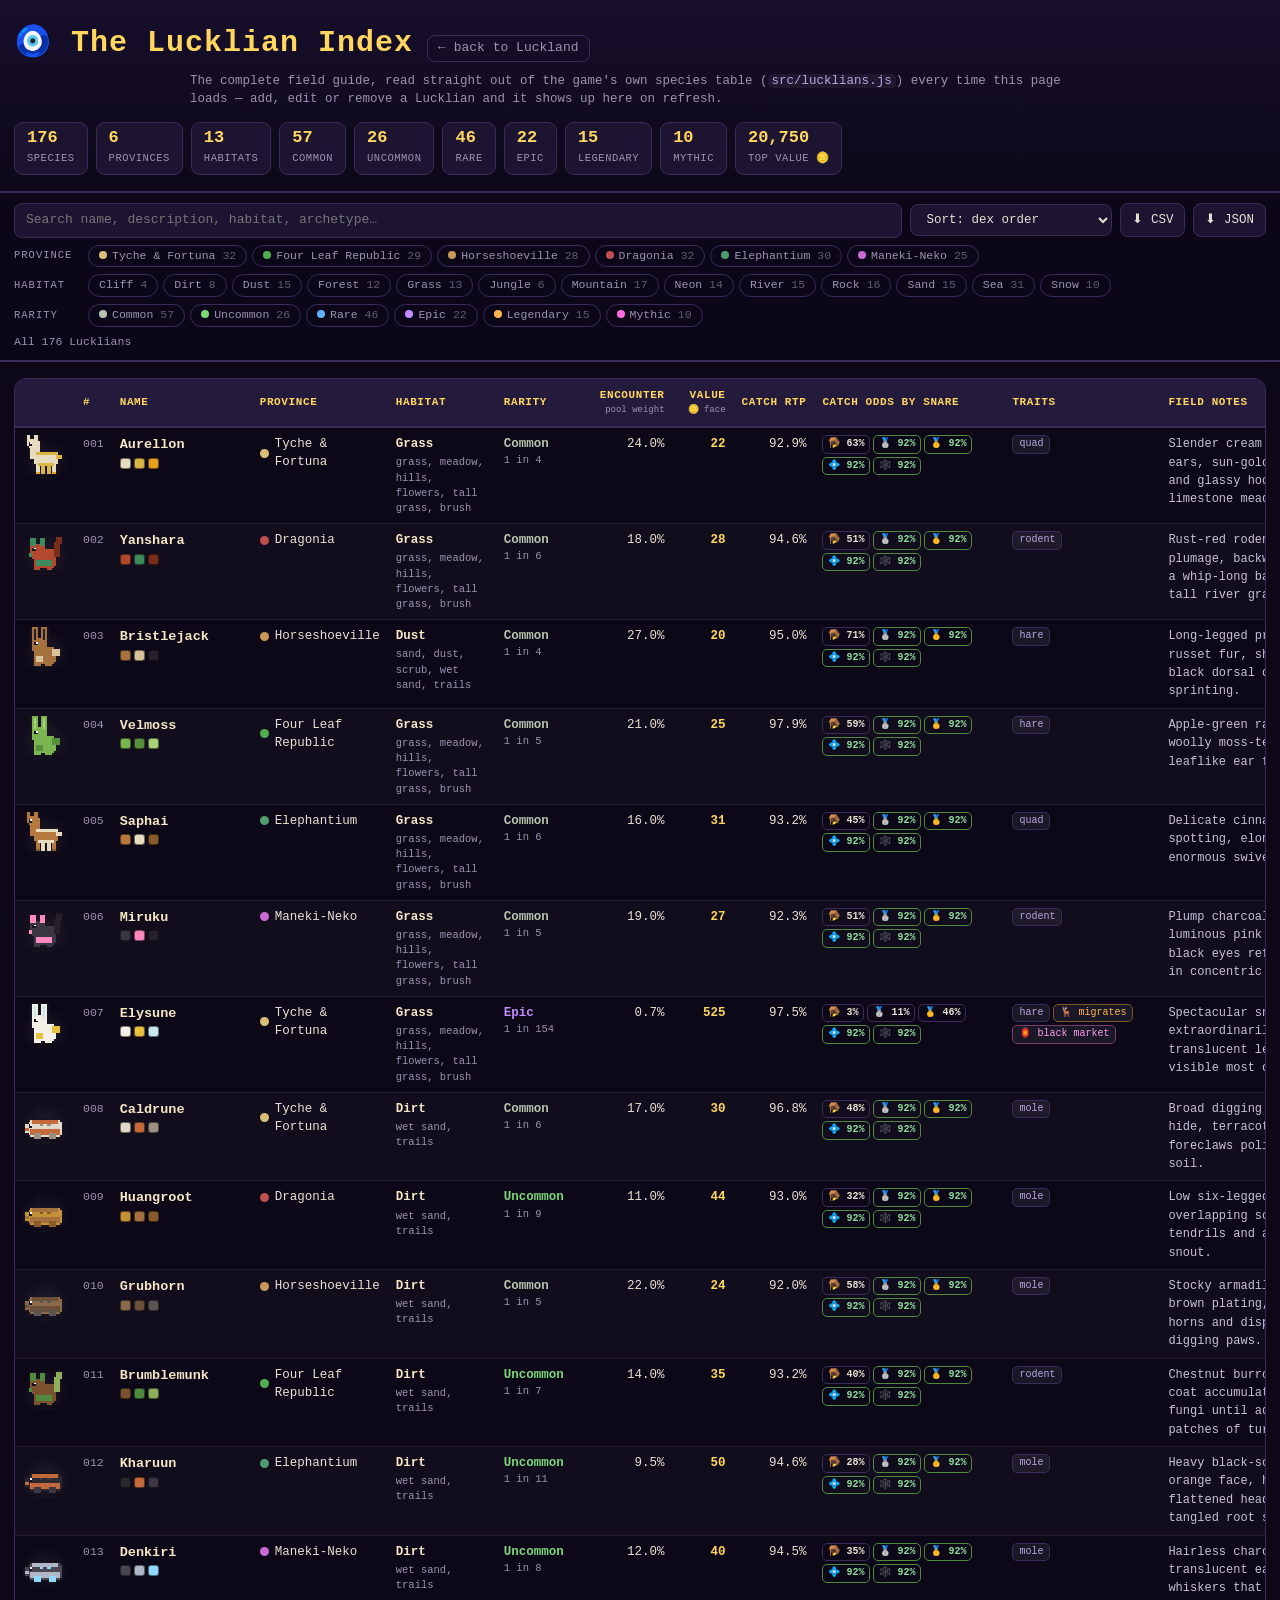
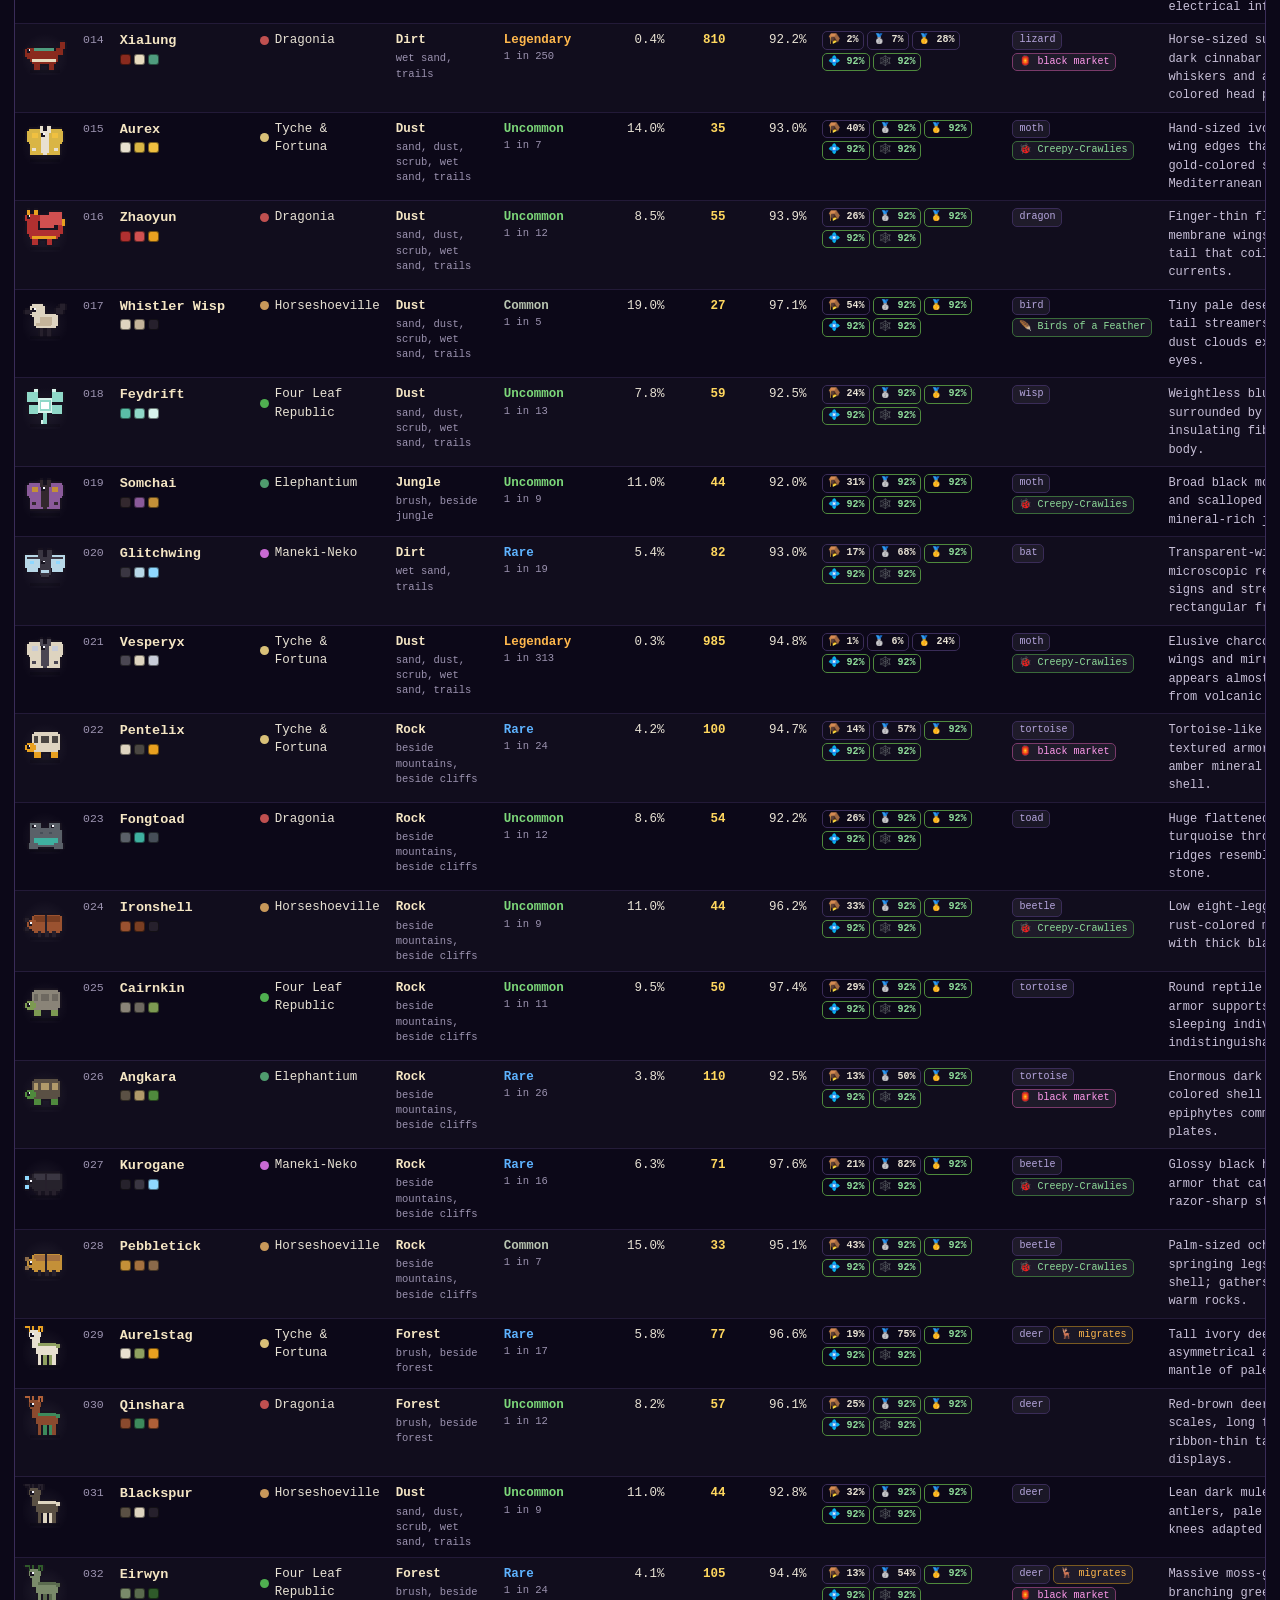
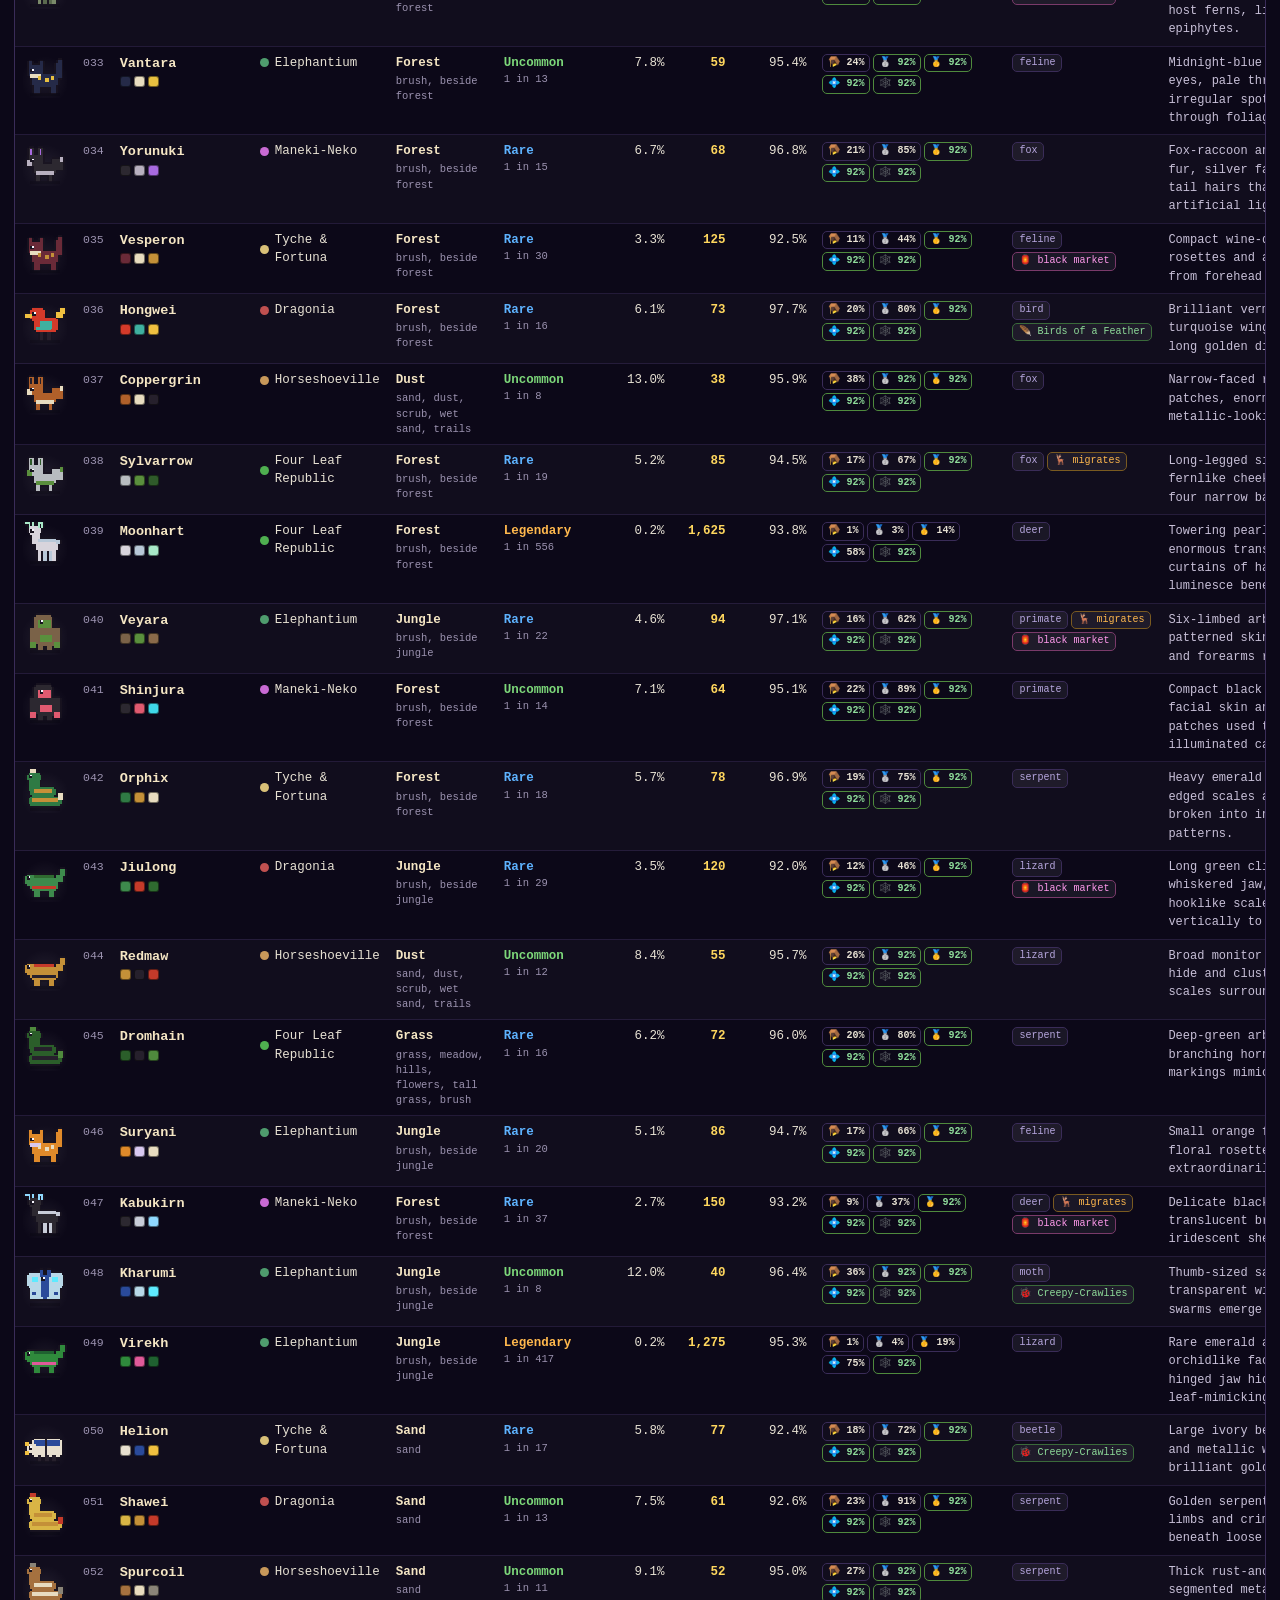
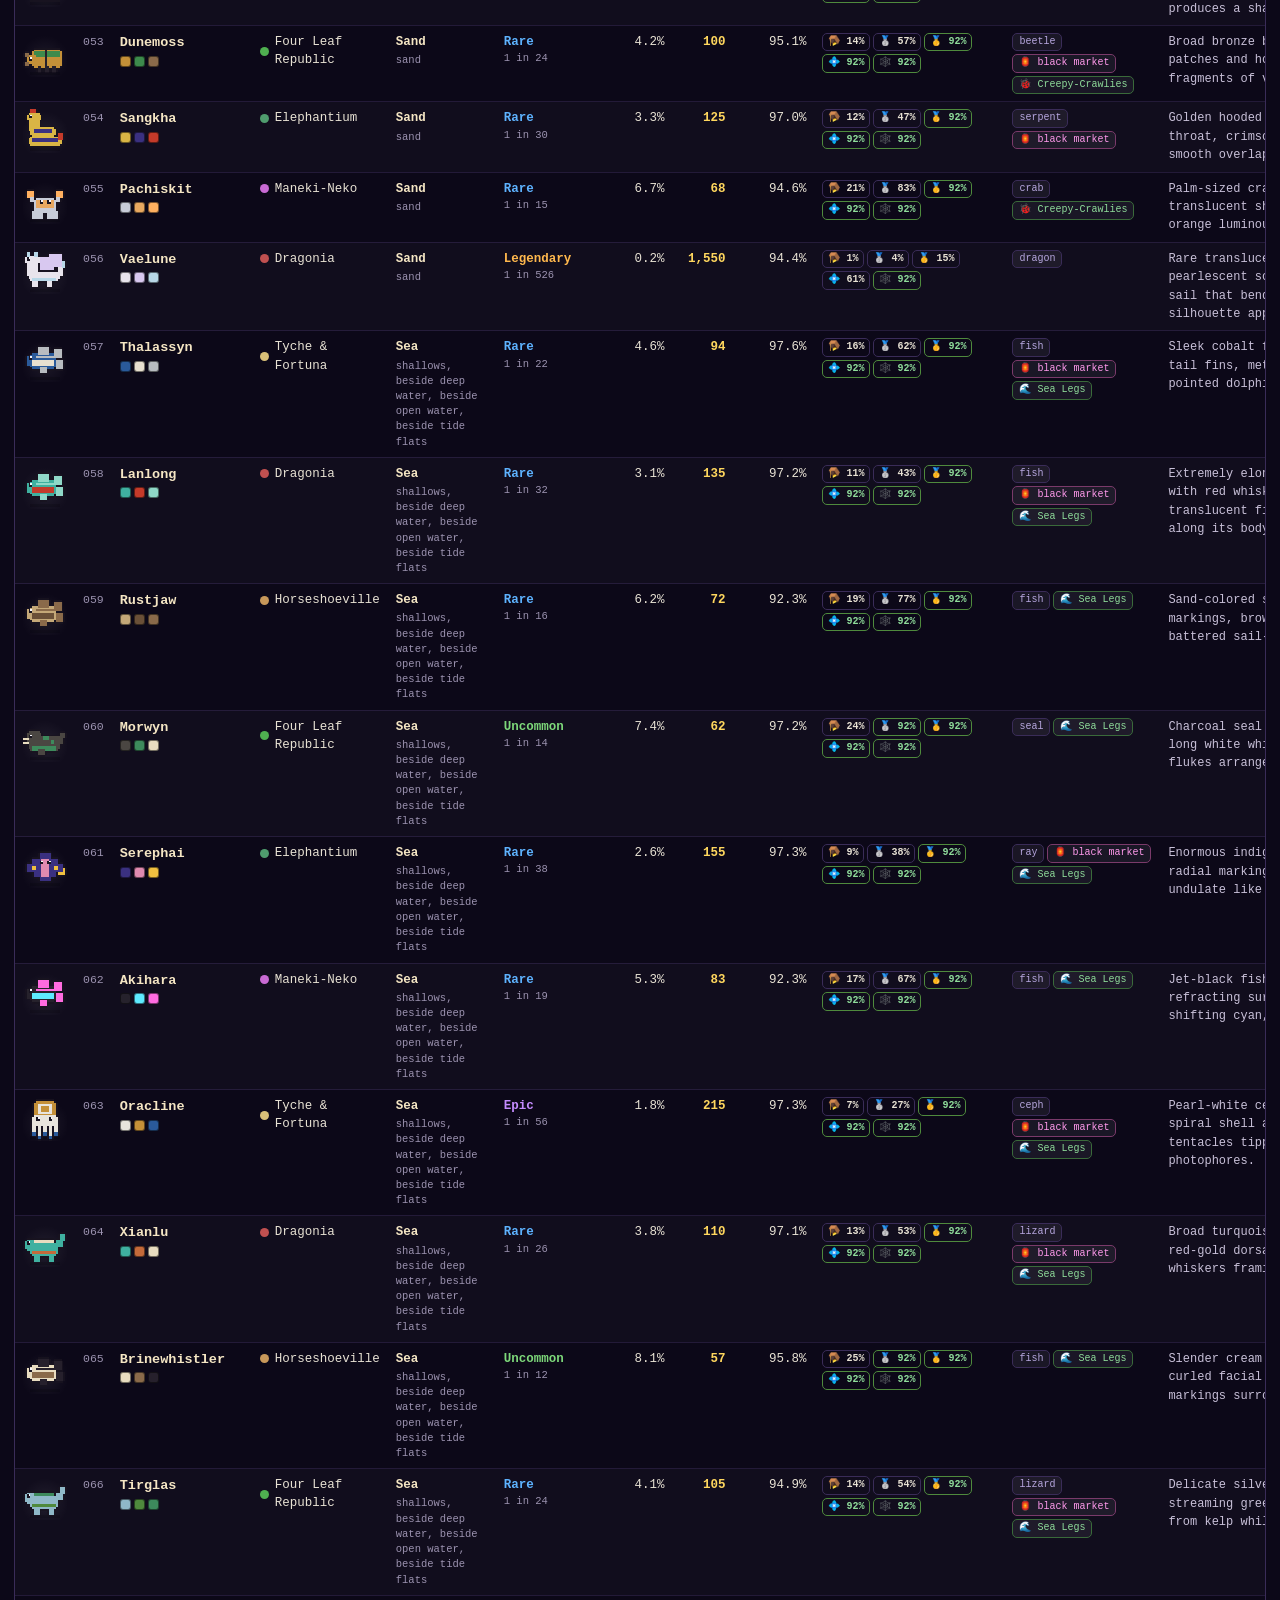
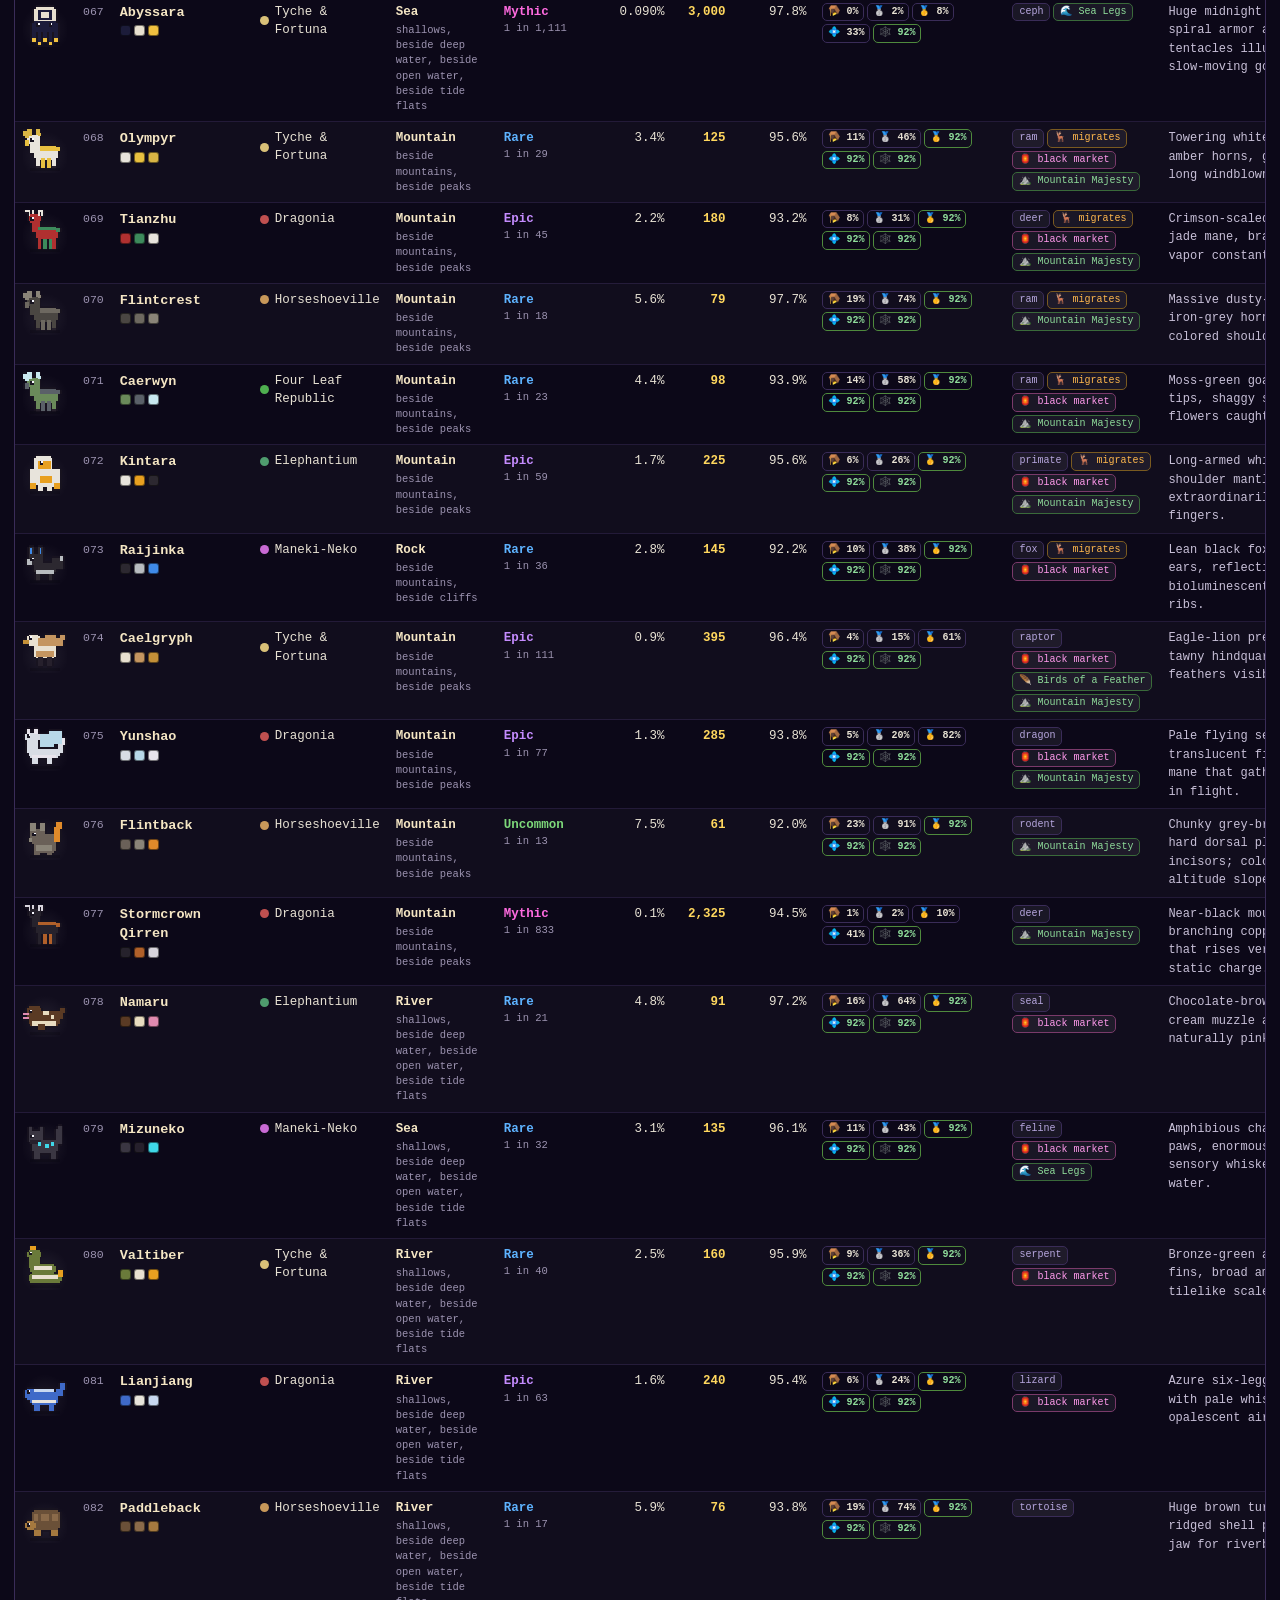
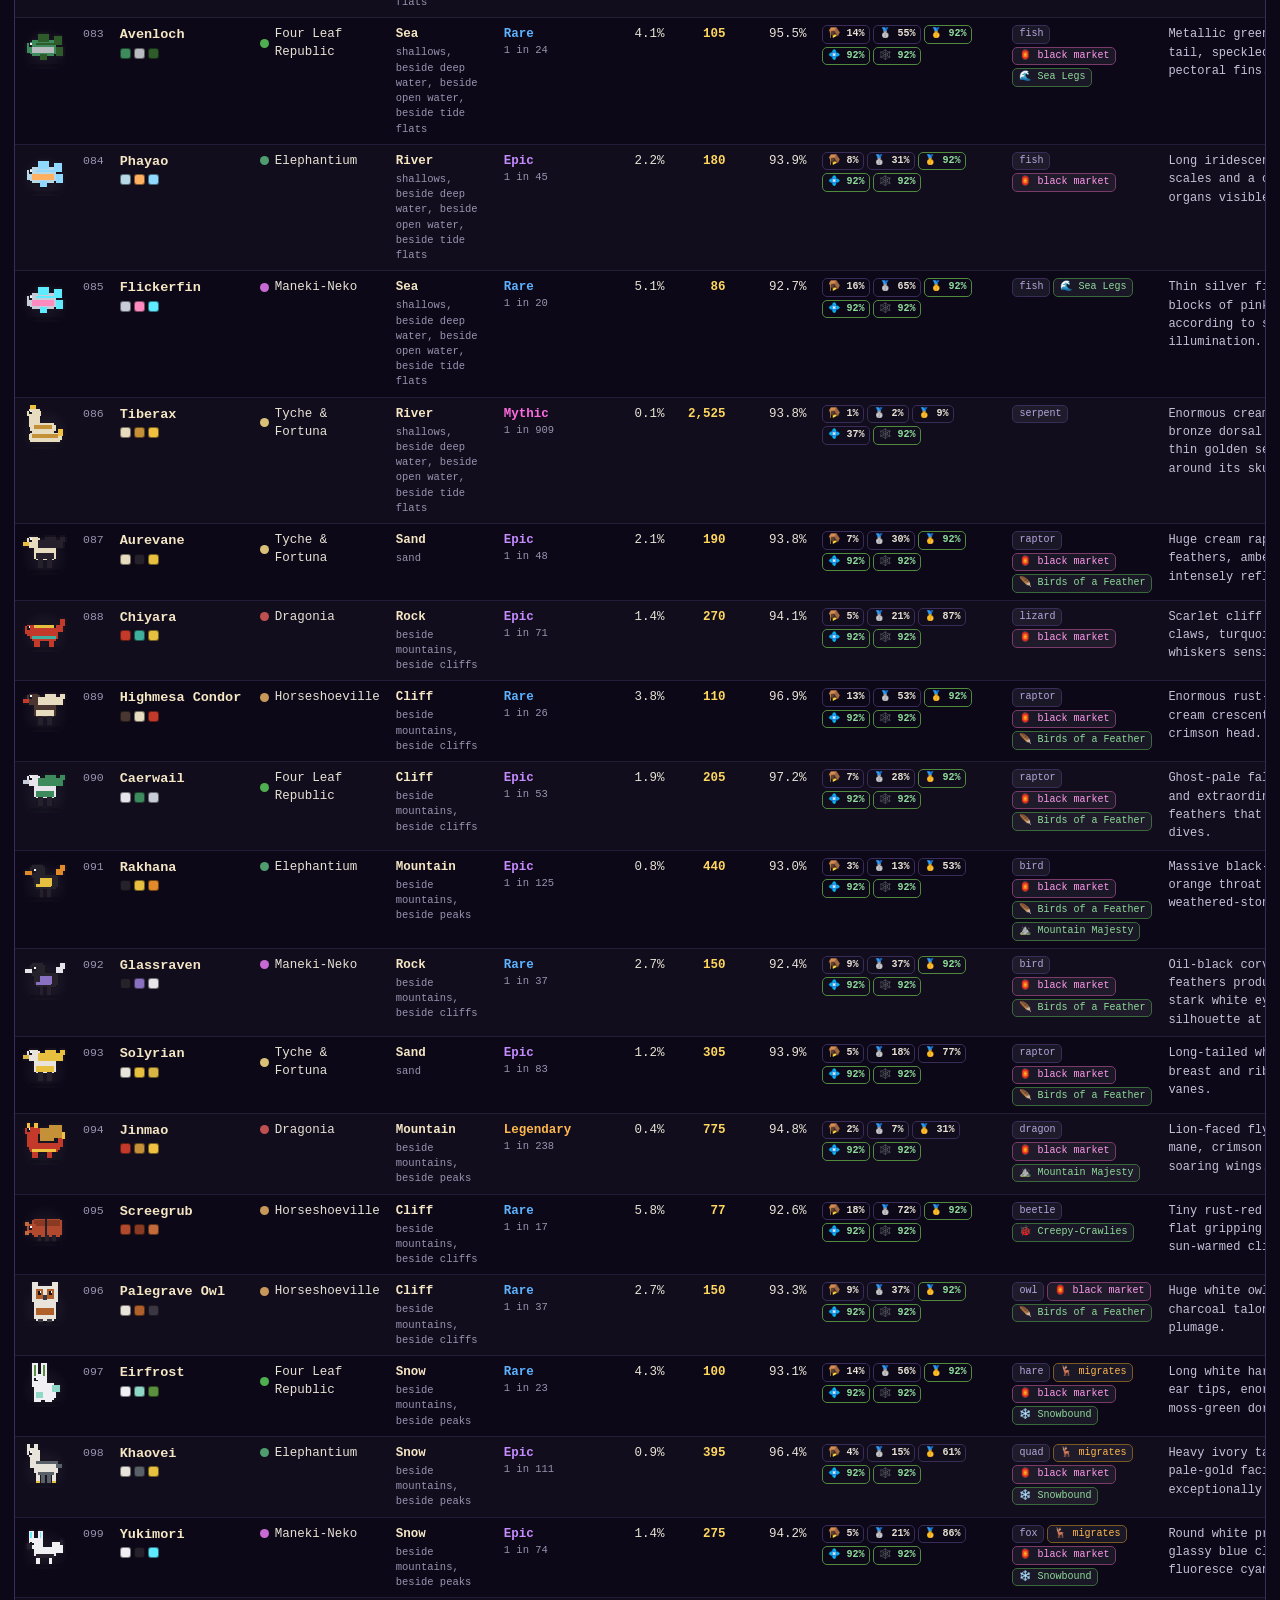
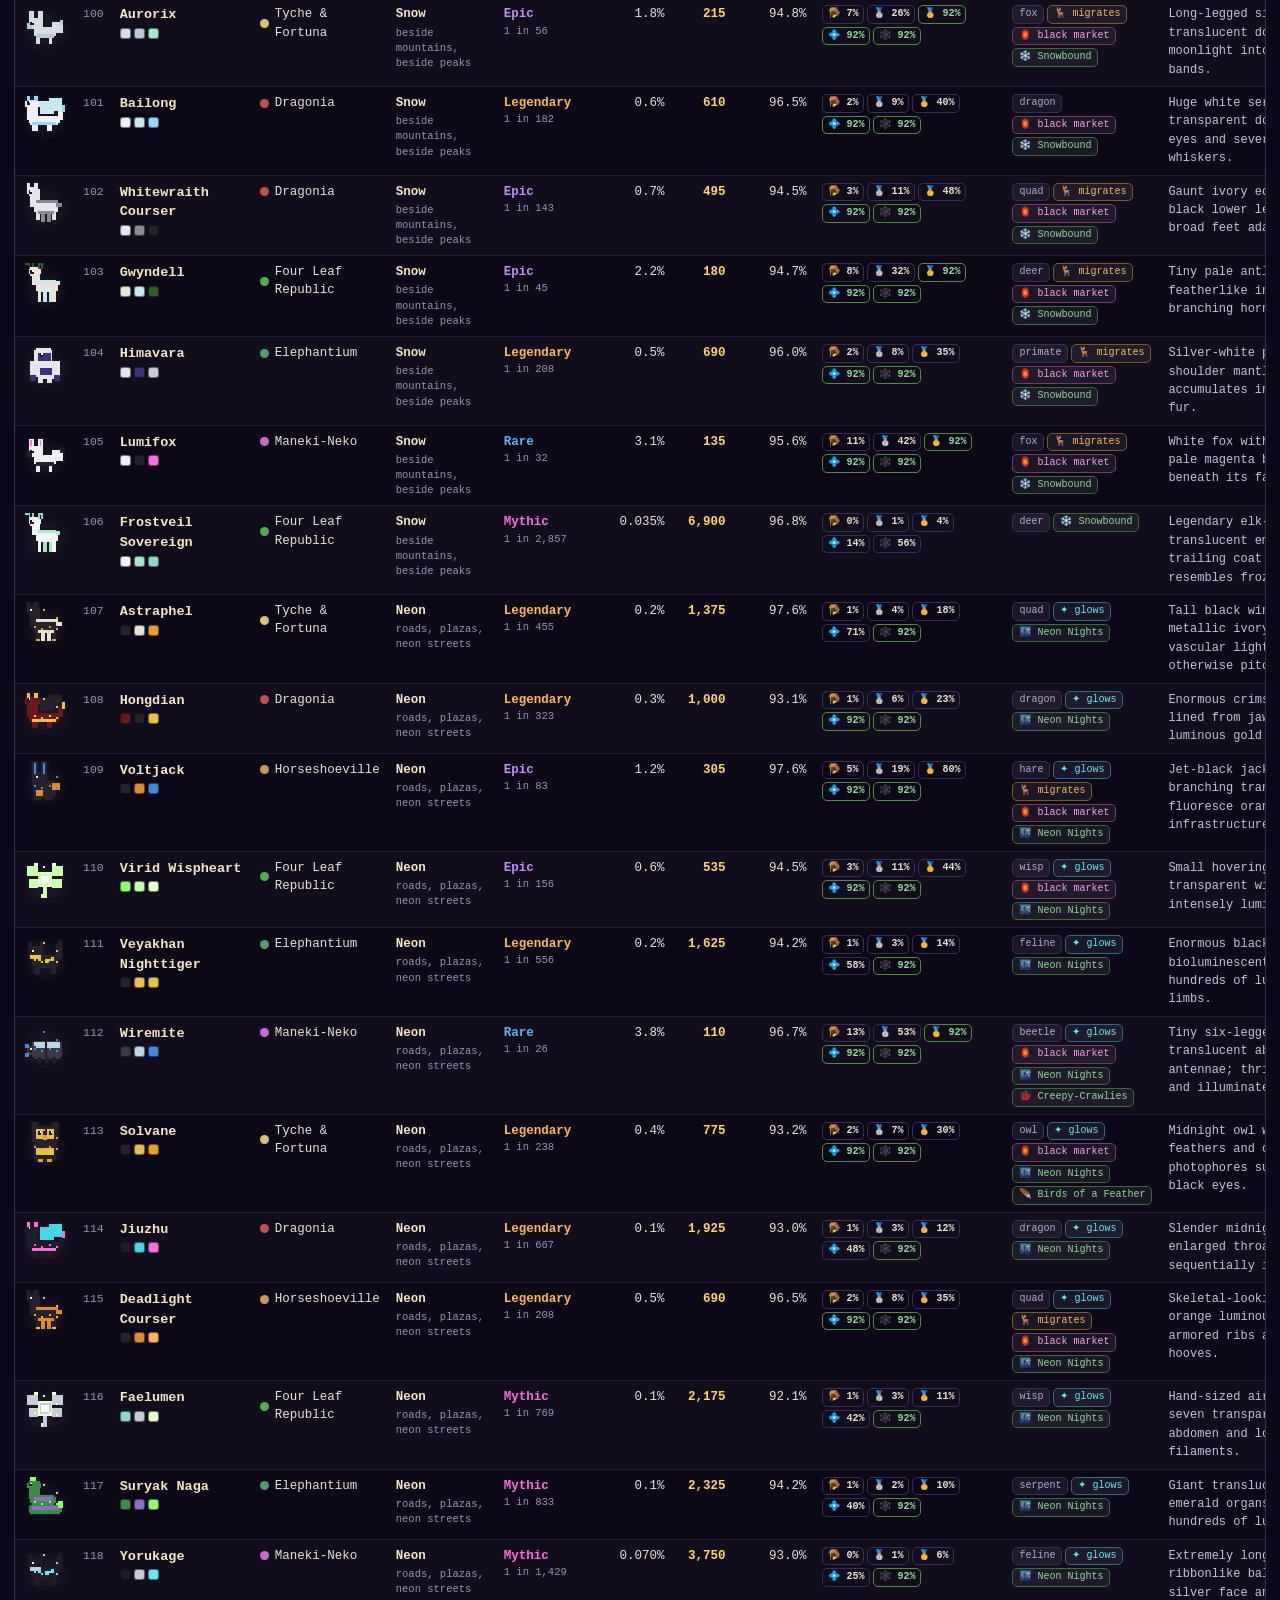
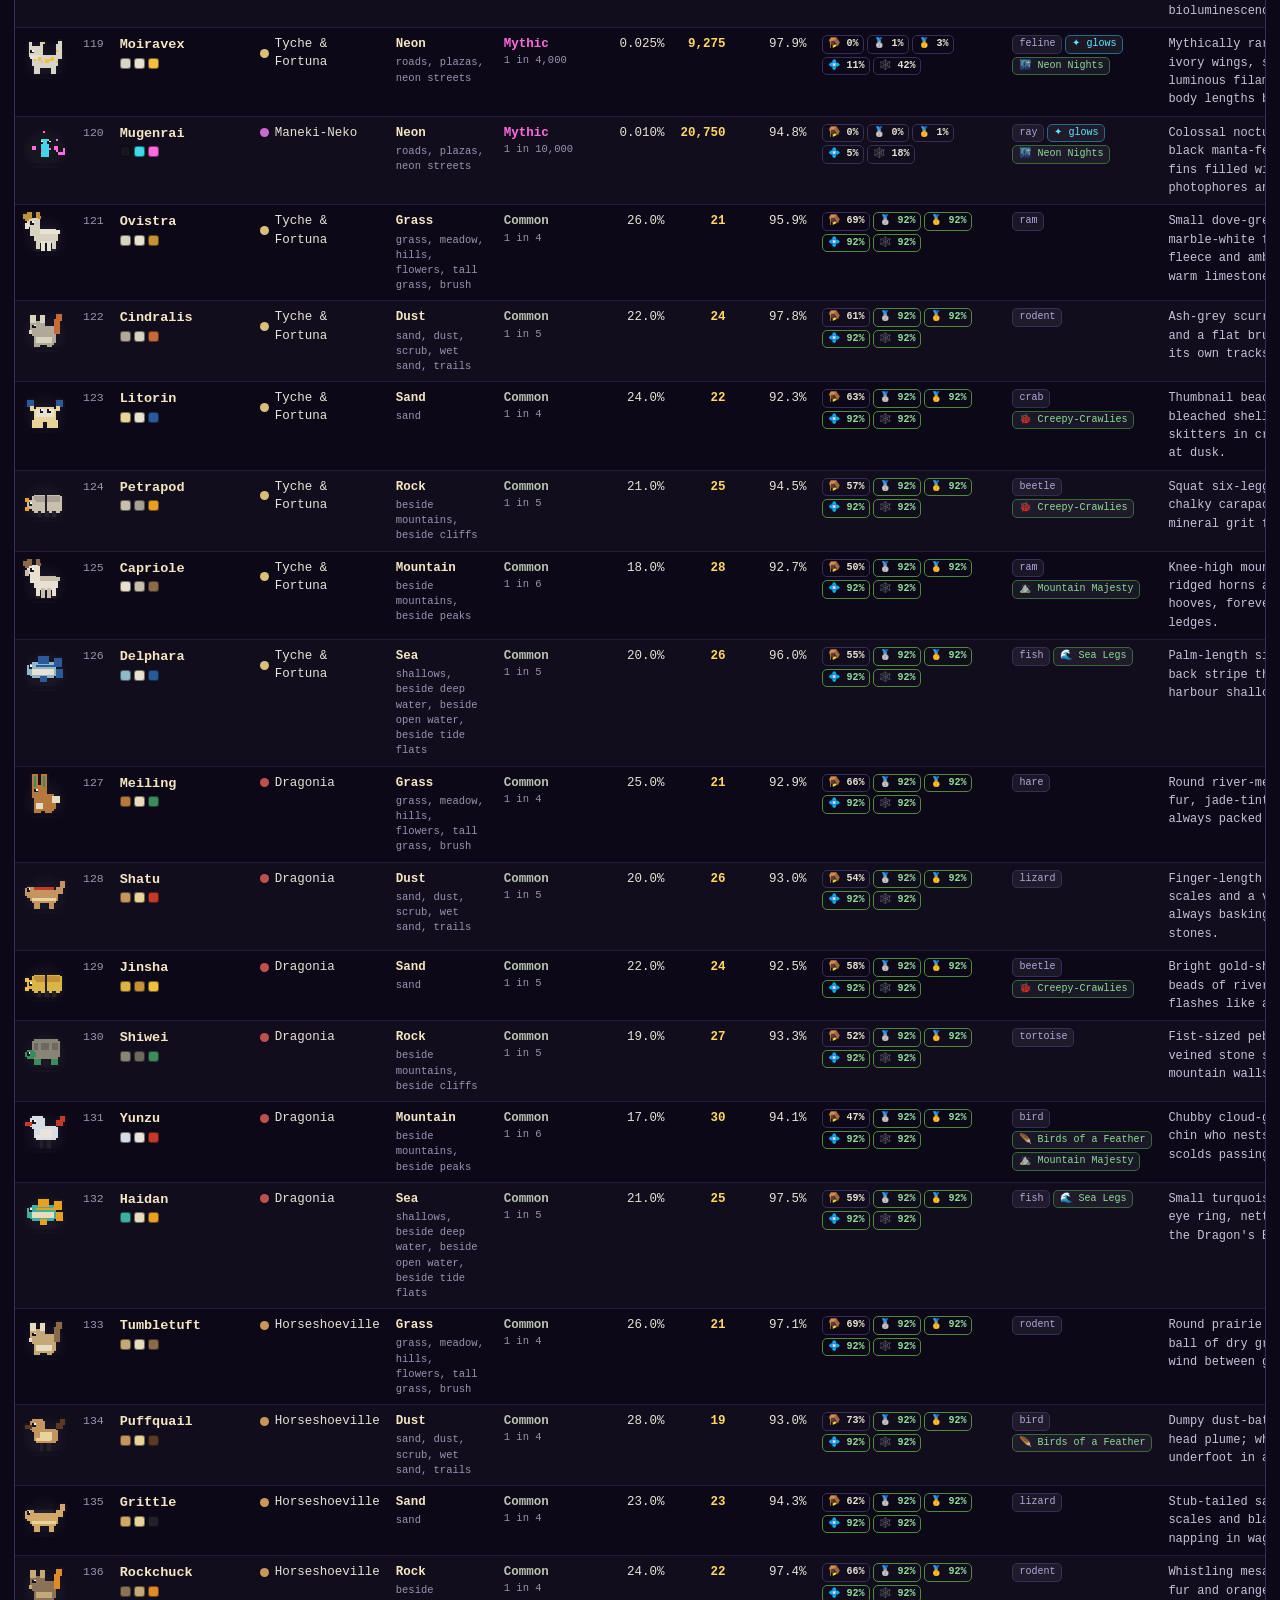
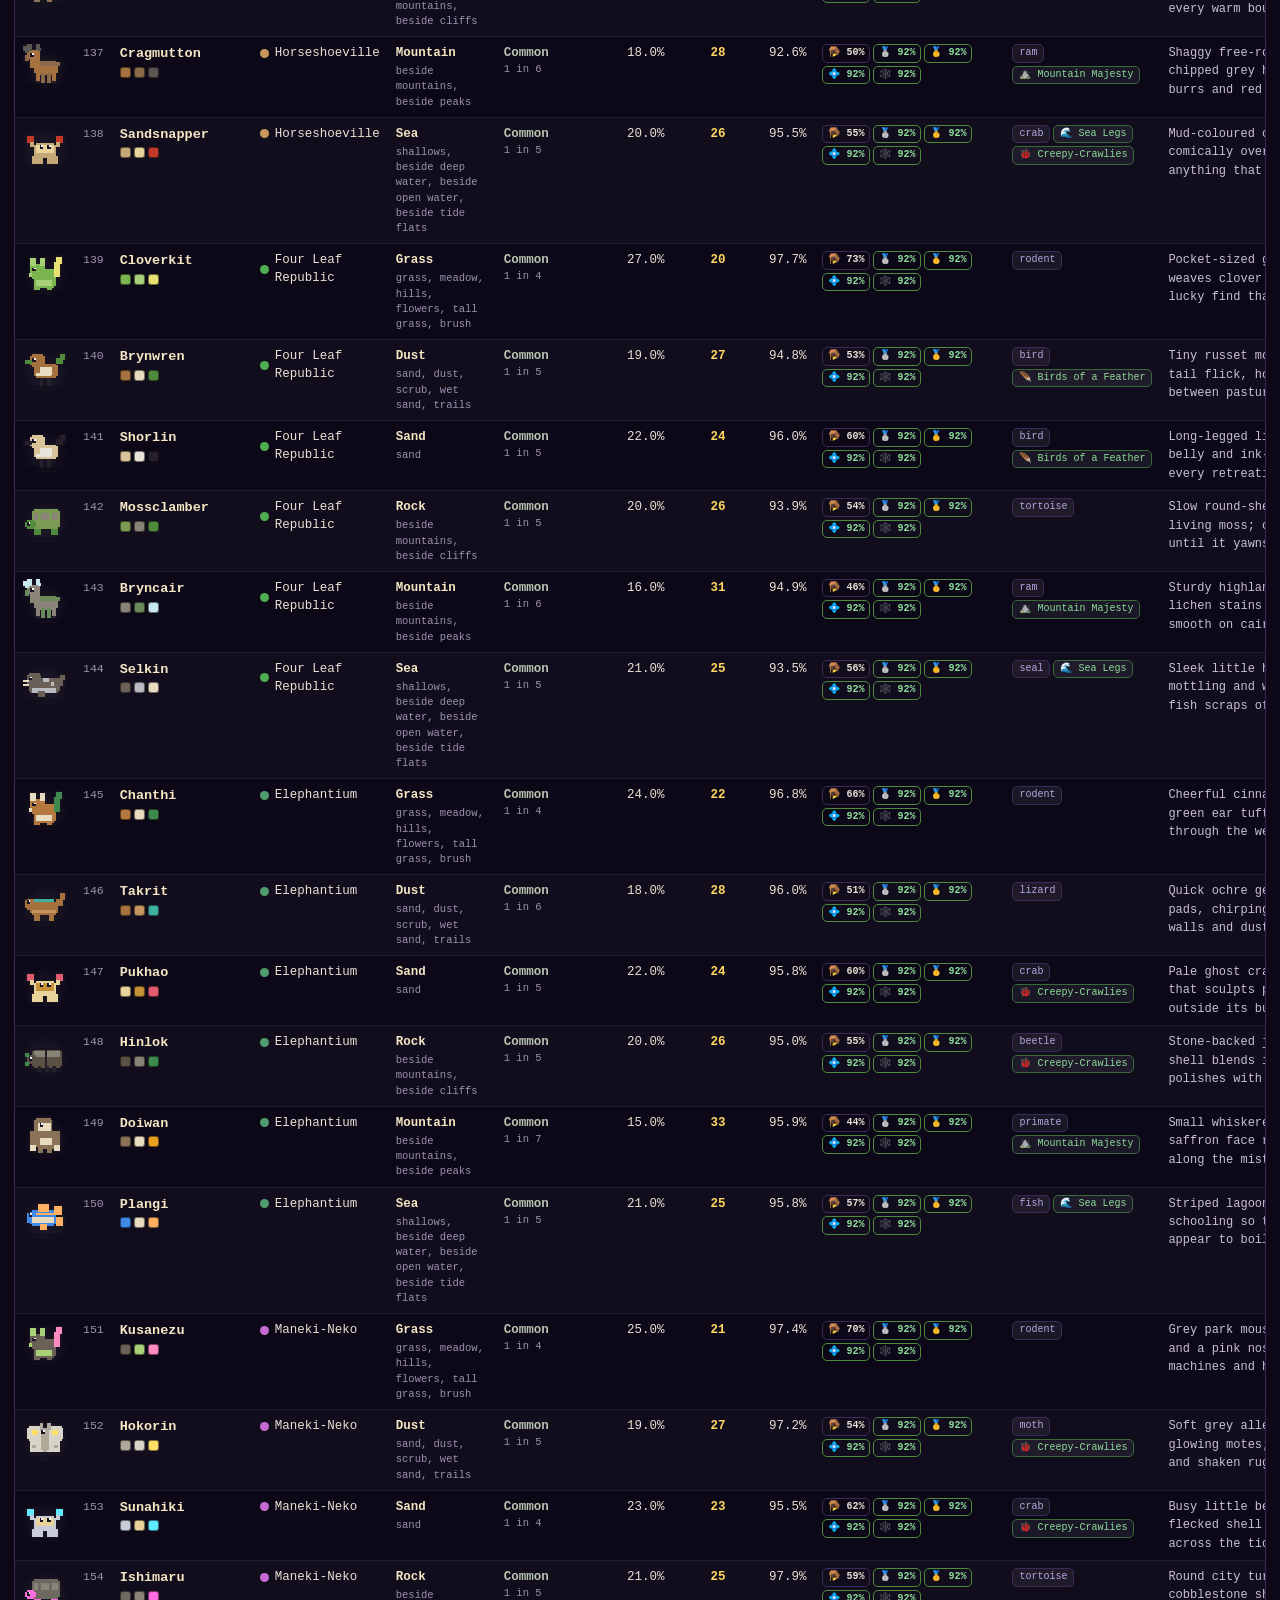
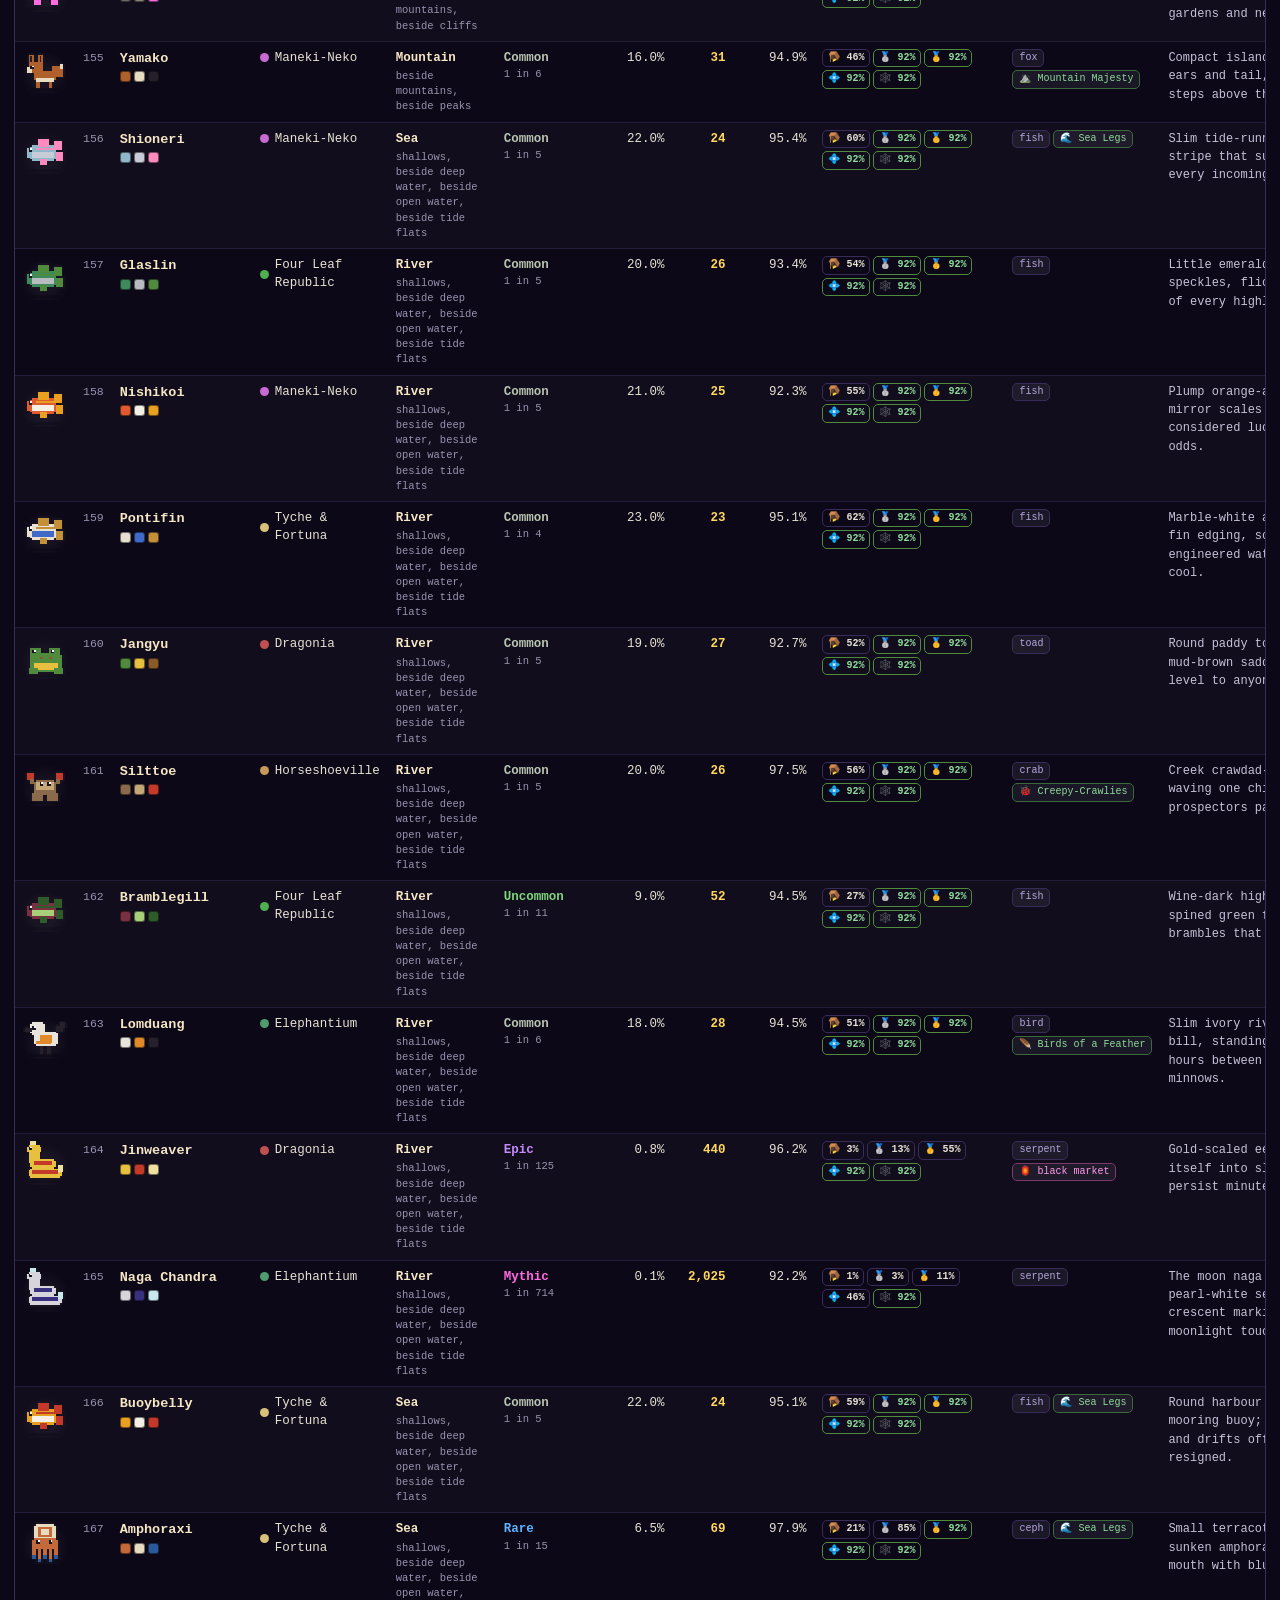
==== lucklianIndex/index.html @ 66cd72bb "Add the Lucklian Index: a live field guide at /lucklianIndex/ A standalone reference page listing ev" ====
<!DOCTYPE html>
<html lang="en">
<head>
<meta charset="utf-8">
<meta name="viewport" content="width=device-width, initial-scale=1, viewport-fit=cover">
<title>The Lucklian Index — Luckland</title>
<meta name="description" content="Every Lucklian in Luckland: sprite, province, habitat, rarity, value, catch odds and lore — generated live from the game's own species table.">
<link rel="icon" href="../icons/icon.svg">
<link rel="stylesheet" href="index.css">
</head>
<body>

<header id="top">
  <div class="head-row">
    <h1>🧿 The Lucklian Index</h1>
    <a class="back" href="../">← back to Luckland</a>
  </div>
  <p class="sub">
    The complete field guide, read straight out of the game's own species table
    (<code>src/lucklians.js</code>) every time this page loads — add, edit or remove a
    Lucklian and it shows up here on refresh.
  </p>
  <div id="summary" class="summary"></div>
</header>

<div id="controls" class="controls">
  <div class="ctl-row">
    <input id="q" type="search" placeholder="Search name, description, habitat, archetype…" autocomplete="off">
    <select id="sort">
      <option value="id">Sort: dex order</option>
      <option value="name">Sort: name A→Z</option>
      <option value="rare-asc">Sort: rarest first</option>
      <option value="rare-desc">Sort: commonest first</option>
      <option value="value-desc">Sort: most valuable</option>
      <option value="value-asc">Sort: least valuable</option>
      <option value="rtp-desc">Sort: best catch RTP</option>
      <option value="prov">Sort: province</option>
      <option value="type">Sort: habitat</option>
    </select>
    <button id="csv" class="btn" type="button">⬇ CSV</button>
    <button id="json" class="btn" type="button">⬇ JSON</button>
  </div>
  <div class="ctl-row filters">
    <span class="flabel">Province</span><span id="f-prov" class="chips"></span>
  </div>
  <div class="ctl-row filters">
    <span class="flabel">Habitat</span><span id="f-type" class="chips"></span>
  </div>
  <div class="ctl-row filters">
    <span class="flabel">Rarity</span><span id="f-tier" class="chips"></span>
  </div>
  <div id="count" class="count"></div>
</div>

<main>
  <div class="table-wrap">
    <table id="dex">
      <thead>
        <tr>
          <th class="c-spr"></th>
          <th class="c-id">#</th>
          <th class="c-name">Name</th>
          <th class="c-prov">Province</th>
          <th class="c-type">Habitat</th>
          <th class="c-rare">Rarity</th>
          <th class="c-num" title="Weight inside its province + habitat pool — not a flat encounter chance">Encounter<br><span class="th-sub">pool weight</span></th>
          <th class="c-num">Value<br><span class="th-sub">🪙 face</span></th>
          <th class="c-num">Catch RTP</th>
          <th class="c-snare">Catch odds by snare</th>
          <th class="c-traits">Traits</th>
          <th class="c-desc">Field notes</th>
        </tr>
      </thead>
      <tbody id="rows"></tbody>
    </table>
  </div>
  <p id="empty" class="empty hidden">No Lucklian matches those filters.</p>
</main>

<footer>
  <div id="legend" class="legend"></div>
  <p class="foot-note">
    Every number here is computed by the live game code, not copied by hand:
    values from <code>speciesValue(rarity)</code>, per-species catch RTP from
    <code>speciesRtp(id)</code>, snare odds from <code>catchChance()</code>, and the
    habitat/terrain mapping is probed out of <code>habitatTypes()</code> itself.
  </p>
</footer>

<script type="module" src="index.js"></script>
</body>
</html>
---- lucklianIndex/index.css ----
/* ============================================================
   The Lucklian Index — a reference page in Luckland's colours.
   ============================================================ */

:root {
  --bg: #0c0818;
  --panel: #1c1430;
  --panel-2: #241a3c;
  --line: #3a2c58;
  --parchment: #f5e6c4;
  --ink: #e8e2d4;
  --dim: #9c93b0;
  --gold: #ffd75e;
  --gold-2: #e0a92e;
}

* { margin: 0; padding: 0; box-sizing: border-box; }

body {
  background: var(--bg);
  color: var(--ink);
  font-family: "Courier New", ui-monospace, monospace;
  font-size: 14px;
  line-height: 1.45;
  padding: 0 0 60px;
  -webkit-text-size-adjust: 100%;
}

.hidden { display: none !important; }

/* ---------------- header ---------------- */
header {
  padding: 22px max(14px, env(safe-area-inset-left)) 16px;
  border-bottom: 2px solid var(--line);
  background: linear-gradient(180deg, #180f2c, var(--bg));
}
.head-row {
  display: flex; align-items: baseline; gap: 14px; flex-wrap: wrap;
  max-width: 1500px; margin: 0 auto;
}
h1 {
  font-size: clamp(20px, 3.6vw, 30px);
  color: var(--gold);
  letter-spacing: 1px;
}
.back {
  color: var(--dim); text-decoration: none; font-size: 13px;
  border: 1px solid var(--line); border-radius: 8px; padding: 3px 10px;
}
.back:hover { color: var(--gold); border-color: var(--gold-2); }
.sub {
  max-width: 1500px; margin: 6px auto 0;
  color: var(--dim); font-size: 12.5px; max-width: 900px;
}
.sub code, .foot-note code {
  color: #b8a8e0; background: rgba(255,255,255,0.05);
  padding: 0 4px; border-radius: 4px;
}

.summary {
  max-width: 1500px; margin: 14px auto 0;
  display: flex; flex-wrap: wrap; gap: 8px;
}
.stat {
  background: var(--panel); border: 1px solid var(--line);
  border-radius: 9px; padding: 6px 12px;
}
.stat b { color: var(--gold); font-size: 17px; display: block; line-height: 1.1; }
.stat span { font-size: 10.5px; color: var(--dim); letter-spacing: 0.5px; text-transform: uppercase; }

/* ---------------- controls ---------------- */
.controls {
  position: sticky; top: 0; z-index: 20;
  background: rgba(12,8,24,0.96);
  backdrop-filter: blur(6px);
  border-bottom: 2px solid var(--line);
  padding: 10px max(14px, env(safe-area-inset-left));
}
.ctl-row {
  max-width: 1500px; margin: 0 auto 7px;
  display: flex; gap: 8px; align-items: center; flex-wrap: wrap;
}
.ctl-row:last-of-type { margin-bottom: 0; }
#q {
  flex: 1; min-width: 200px;
  background: var(--panel); color: var(--ink);
  border: 1px solid var(--line); border-radius: 8px;
  padding: 7px 11px; font: inherit; font-size: 13px;
}
#q:focus, select:focus { outline: 2px solid var(--gold-2); outline-offset: -1px; }
select, .btn {
  background: var(--panel); color: var(--ink);
  border: 1px solid var(--line); border-radius: 8px;
  padding: 7px 11px; font: inherit; font-size: 12.5px; cursor: pointer;
}
.btn:hover, select:hover { border-color: var(--gold-2); color: var(--gold); }
.flabel {
  font-size: 10.5px; color: var(--dim); text-transform: uppercase;
  letter-spacing: 1px; width: 66px; flex: none;
}
.chips { display: flex; gap: 5px; flex-wrap: wrap; }
.chip {
  font: inherit; font-size: 11.5px; cursor: pointer;
  background: transparent; color: var(--dim);
  border: 1px solid var(--line); border-radius: 20px;
  padding: 2px 10px;
}
.chip:hover { color: var(--ink); }
.chip.on { background: var(--gold); border-color: var(--gold); color: #3a2a06; font-weight: bold; }
.chip .dot {
  display: inline-block; width: 8px; height: 8px; border-radius: 50%;
  margin-right: 5px; vertical-align: 0;
}
.count { max-width: 1500px; margin: 4px auto 0; font-size: 11.5px; color: var(--dim); }

/* ---------------- table ---------------- */
main { max-width: 1500px; margin: 0 auto; padding: 0 max(14px, env(safe-area-inset-left)); }
.table-wrap { overflow-x: auto; margin-top: 16px; border: 1px solid var(--line); border-radius: 12px; }
table { border-collapse: collapse; width: 100%; min-width: 1180px; }

thead th {
  position: sticky; top: 0; z-index: 5;
  background: var(--panel-2);
  color: var(--gold);
  font-size: 11px; letter-spacing: 0.6px; text-transform: uppercase;
  text-align: left; padding: 9px 8px;
  border-bottom: 2px solid var(--line);
  white-space: nowrap;
}
.th-sub { display: block; color: var(--dim); font-size: 9px; text-transform: none; letter-spacing: 0; font-weight: normal; }

tbody tr { border-bottom: 1px solid rgba(58,44,88,0.5); }
tbody tr:nth-child(even) { background: rgba(255,255,255,0.018); }
tbody tr:hover { background: rgba(255,215,94,0.07); }
td { padding: 7px 8px; vertical-align: top; font-size: 12.5px; }

.c-spr { width: 56px; }
.c-id { width: 42px; }
.c-name { min-width: 140px; }
.c-prov { min-width: 118px; }
.c-type { min-width: 108px; }
.c-rare { min-width: 96px; }
.c-num { width: 84px; text-align: right; }
.c-snare { min-width: 190px; }
.c-traits { min-width: 150px; }
.c-desc { min-width: 300px; }
td.c-num { text-align: right; font-variant-numeric: tabular-nums; }

.spr {
  image-rendering: pixelated;
  width: 44px; height: 44px; display: block;
  background: radial-gradient(circle at 50% 60%, rgba(255,255,255,0.07), transparent 70%);
}
.id { color: var(--dim); font-size: 11.5px; }
.nm { font-weight: bold; color: var(--parchment); font-size: 13.5px; }
.pal { display: flex; gap: 3px; margin-top: 3px; }
.pal i { width: 11px; height: 11px; border-radius: 3px; border: 1px solid rgba(0,0,0,0.5); }

.prov { display: flex; align-items: center; gap: 6px; }
.prov .dot { width: 9px; height: 9px; border-radius: 50%; flex: none; }
.hab { color: var(--parchment); font-weight: bold; font-size: 12.5px; }
.terr { color: var(--dim); font-size: 10.5px; display: block; margin-top: 2px; }

.tier { font-weight: bold; font-size: 12.5px; }
.pct { color: var(--dim); font-size: 10.5px; display: block; }
.val { color: var(--gold); font-weight: bold; }

.snares { display: flex; flex-wrap: wrap; gap: 3px; }
.sn {
  font-size: 10px; padding: 1px 5px; border-radius: 5px;
  border: 1px solid var(--line); color: var(--dim);
  white-space: nowrap;
}
.sn b { color: var(--ink); font-weight: bold; }
.sn.cap { border-color: #4f8a3d; color: #8fdc9a; }
.sn.cap b { color: #8fdc9a; }

.traits { display: flex; flex-wrap: wrap; gap: 3px; }
.tr {
  font-size: 10px; padding: 1px 6px; border-radius: 5px;
  background: rgba(255,255,255,0.06); border: 1px solid var(--line); color: var(--dim);
  white-space: nowrap;
}
.tr.arch { color: #b8a8e0; }
.tr.glow { color: #5eeaff; border-color: #2a6a8a; }
.tr.mig { color: #ffb84d; border-color: #7a5a20; }
.tr.contra { color: #ff9aec; border-color: #7a3a6a; }
.tr.theme { color: #8fdc9a; border-color: #3a6a3a; }
.desc { color: #c8c0d8; font-size: 12px; }

.empty { text-align: center; color: var(--dim); padding: 40px 0; }

/* ---------------- footer ---------------- */
footer {
  max-width: 1500px; margin: 26px auto 0;
  padding: 0 max(14px, env(safe-area-inset-left));
}
.legend {
  display: flex; flex-wrap: wrap; gap: 10px;
  border: 1px solid var(--line); border-radius: 10px;
  padding: 10px 12px; background: var(--panel);
  font-size: 11.5px;
}
.legend .lg b { font-weight: bold; }
.foot-note { color: var(--dim); font-size: 11.5px; margin-top: 12px; max-width: 900px; }

@media (max-width: 640px) {
  .flabel { width: 100%; }
  .summary { gap: 6px; }
  .stat { padding: 5px 9px; }
  .stat b { font-size: 15px; }
}
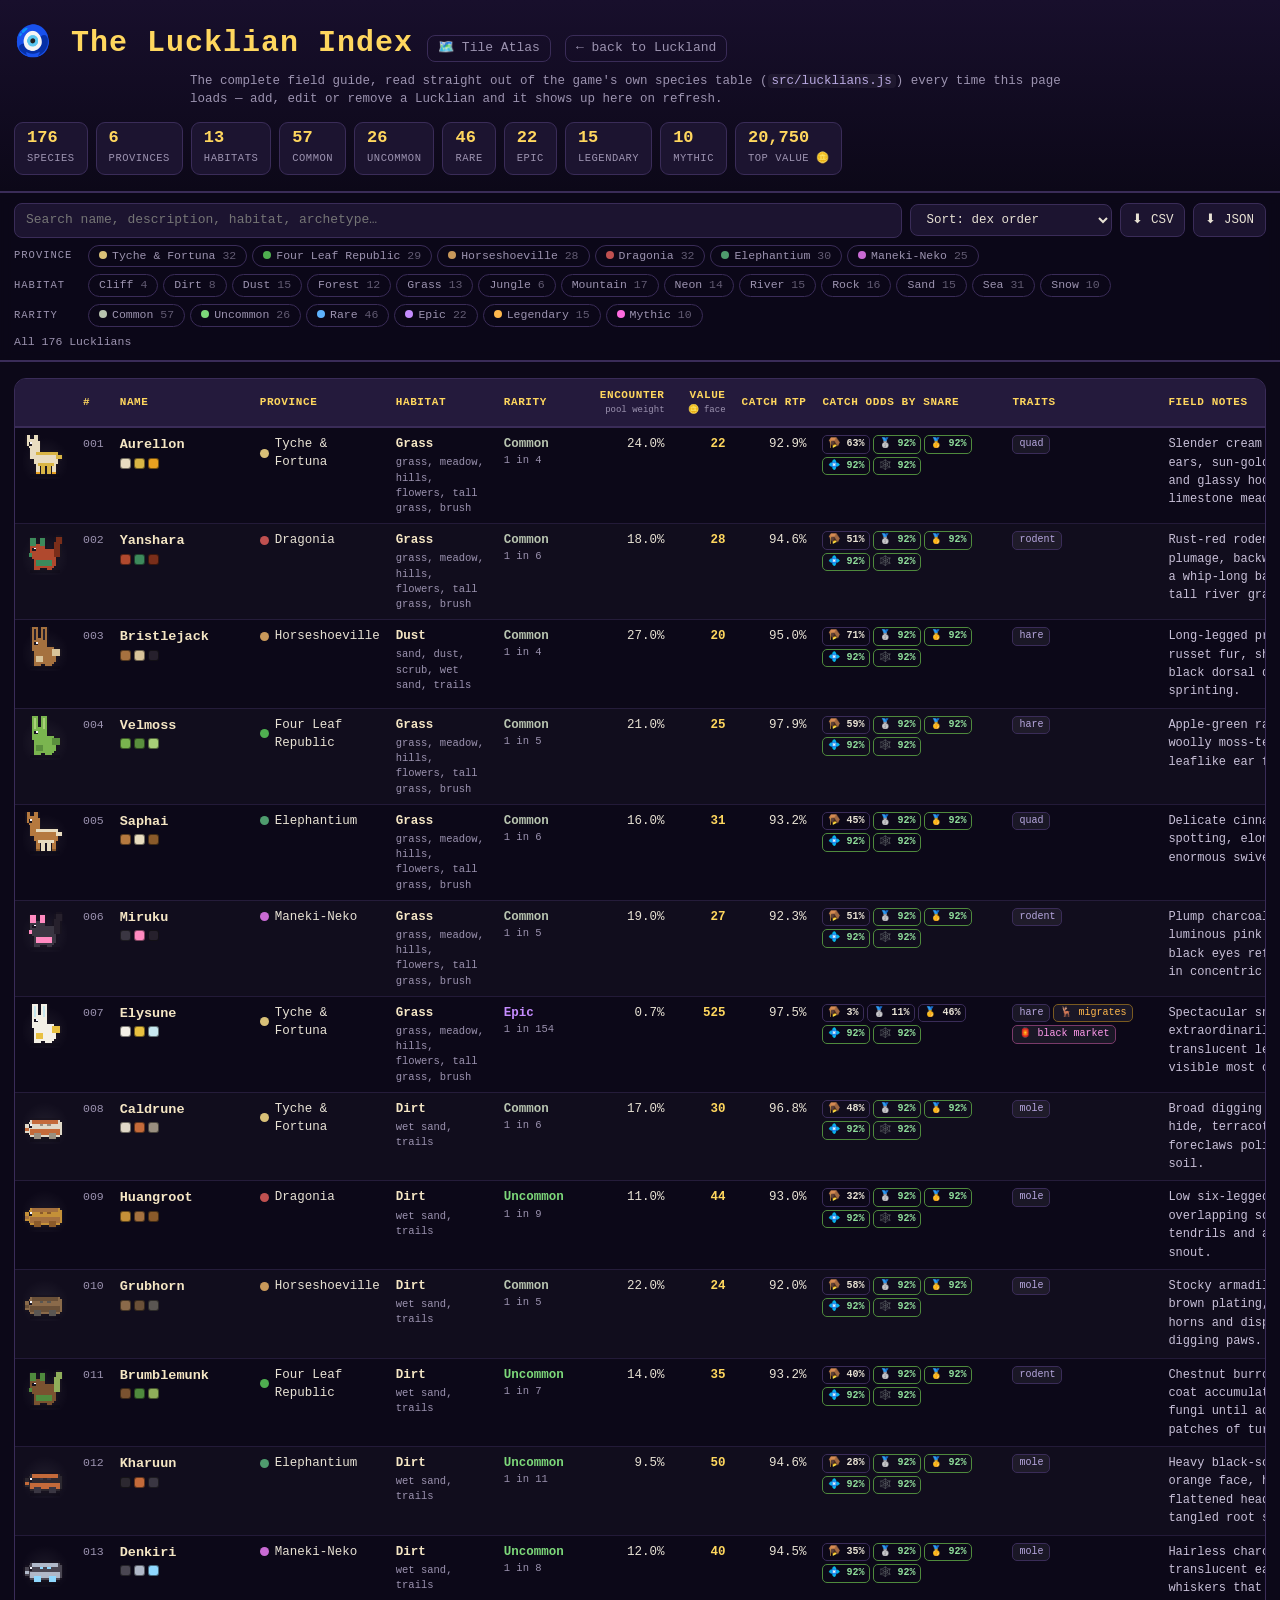
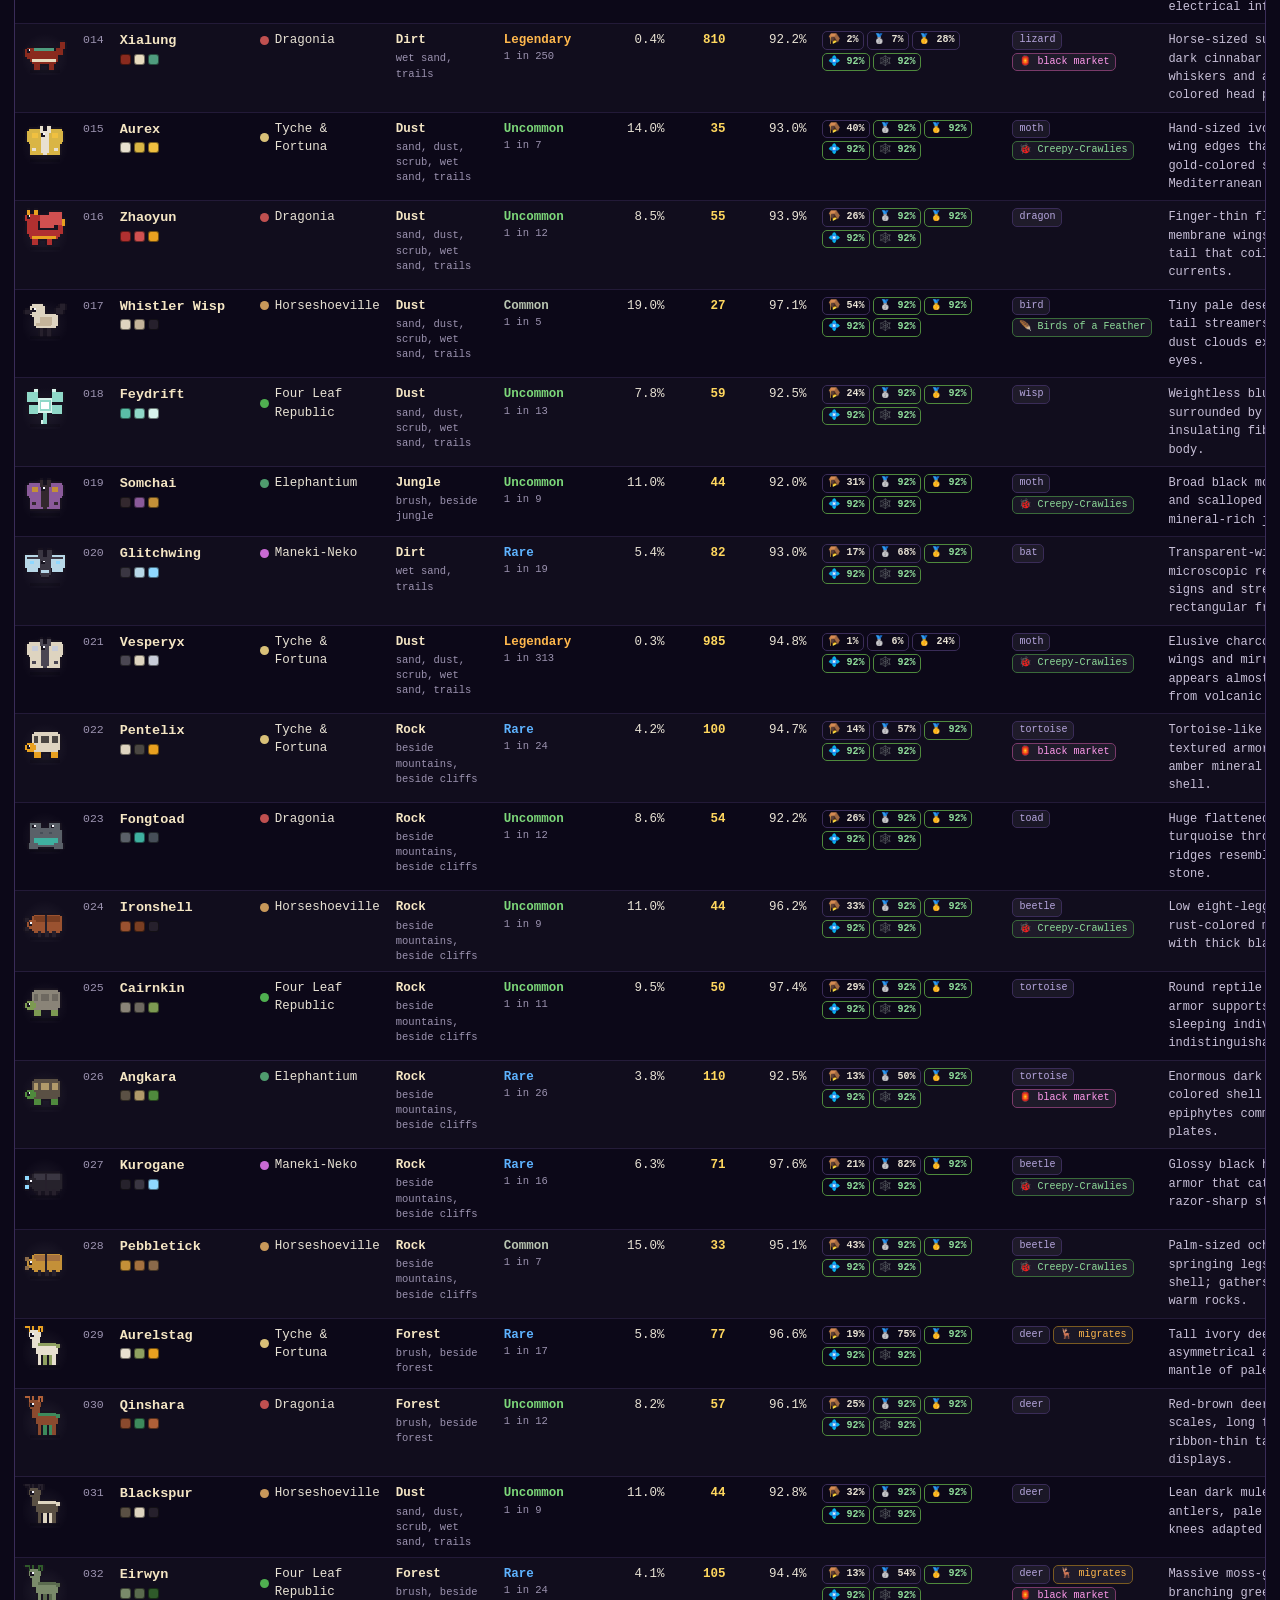
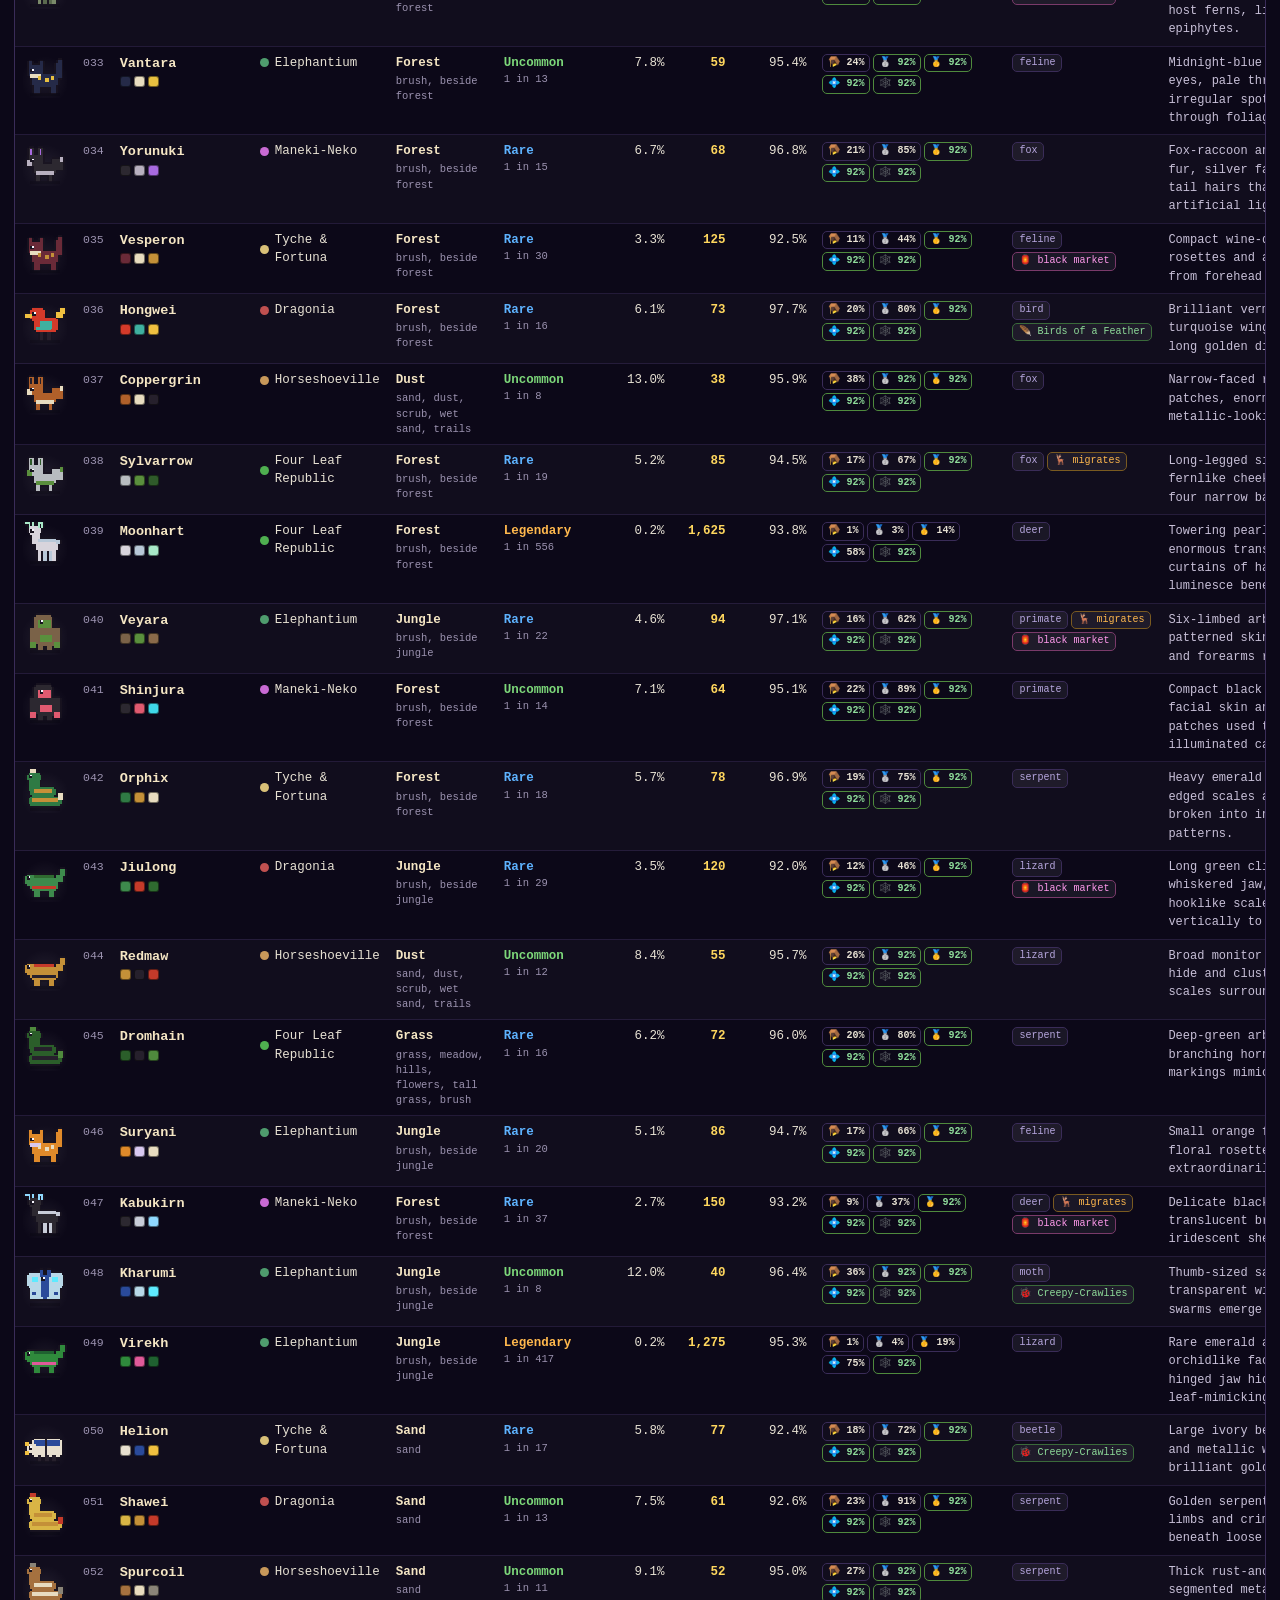
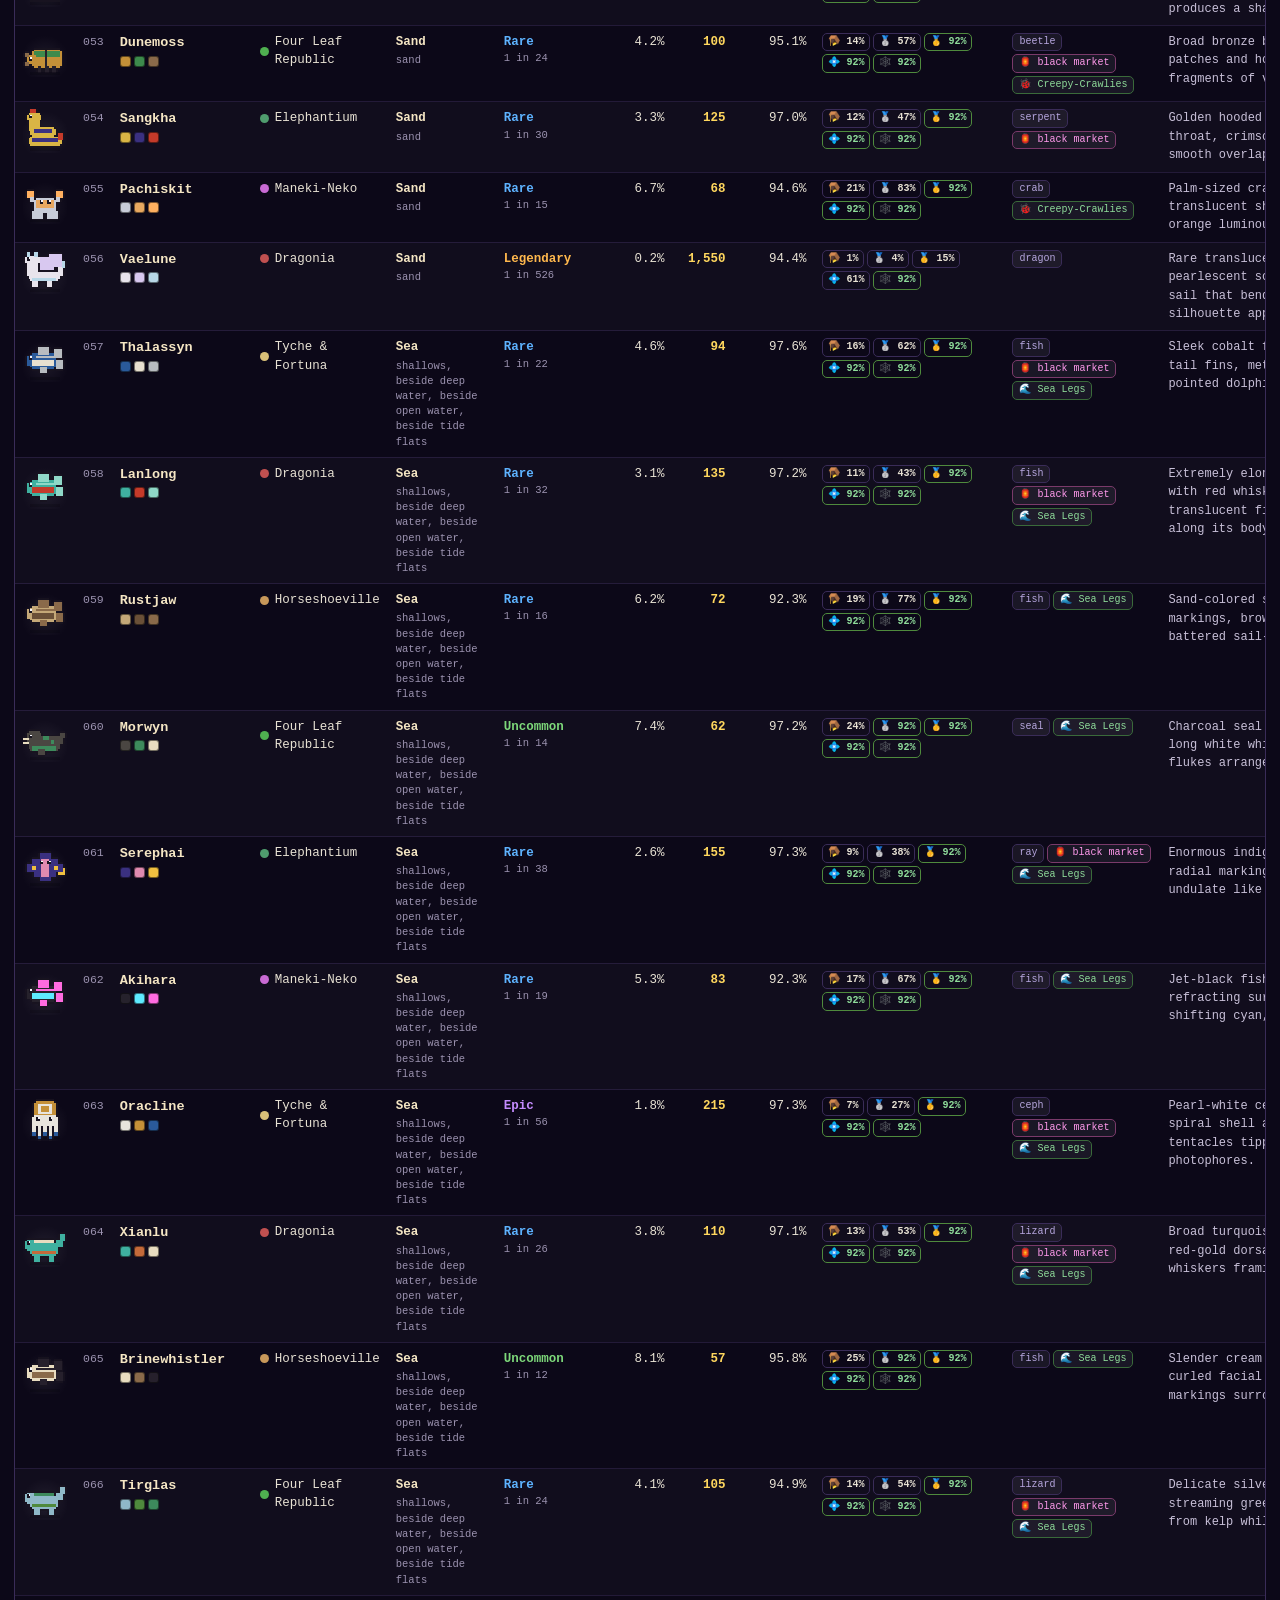
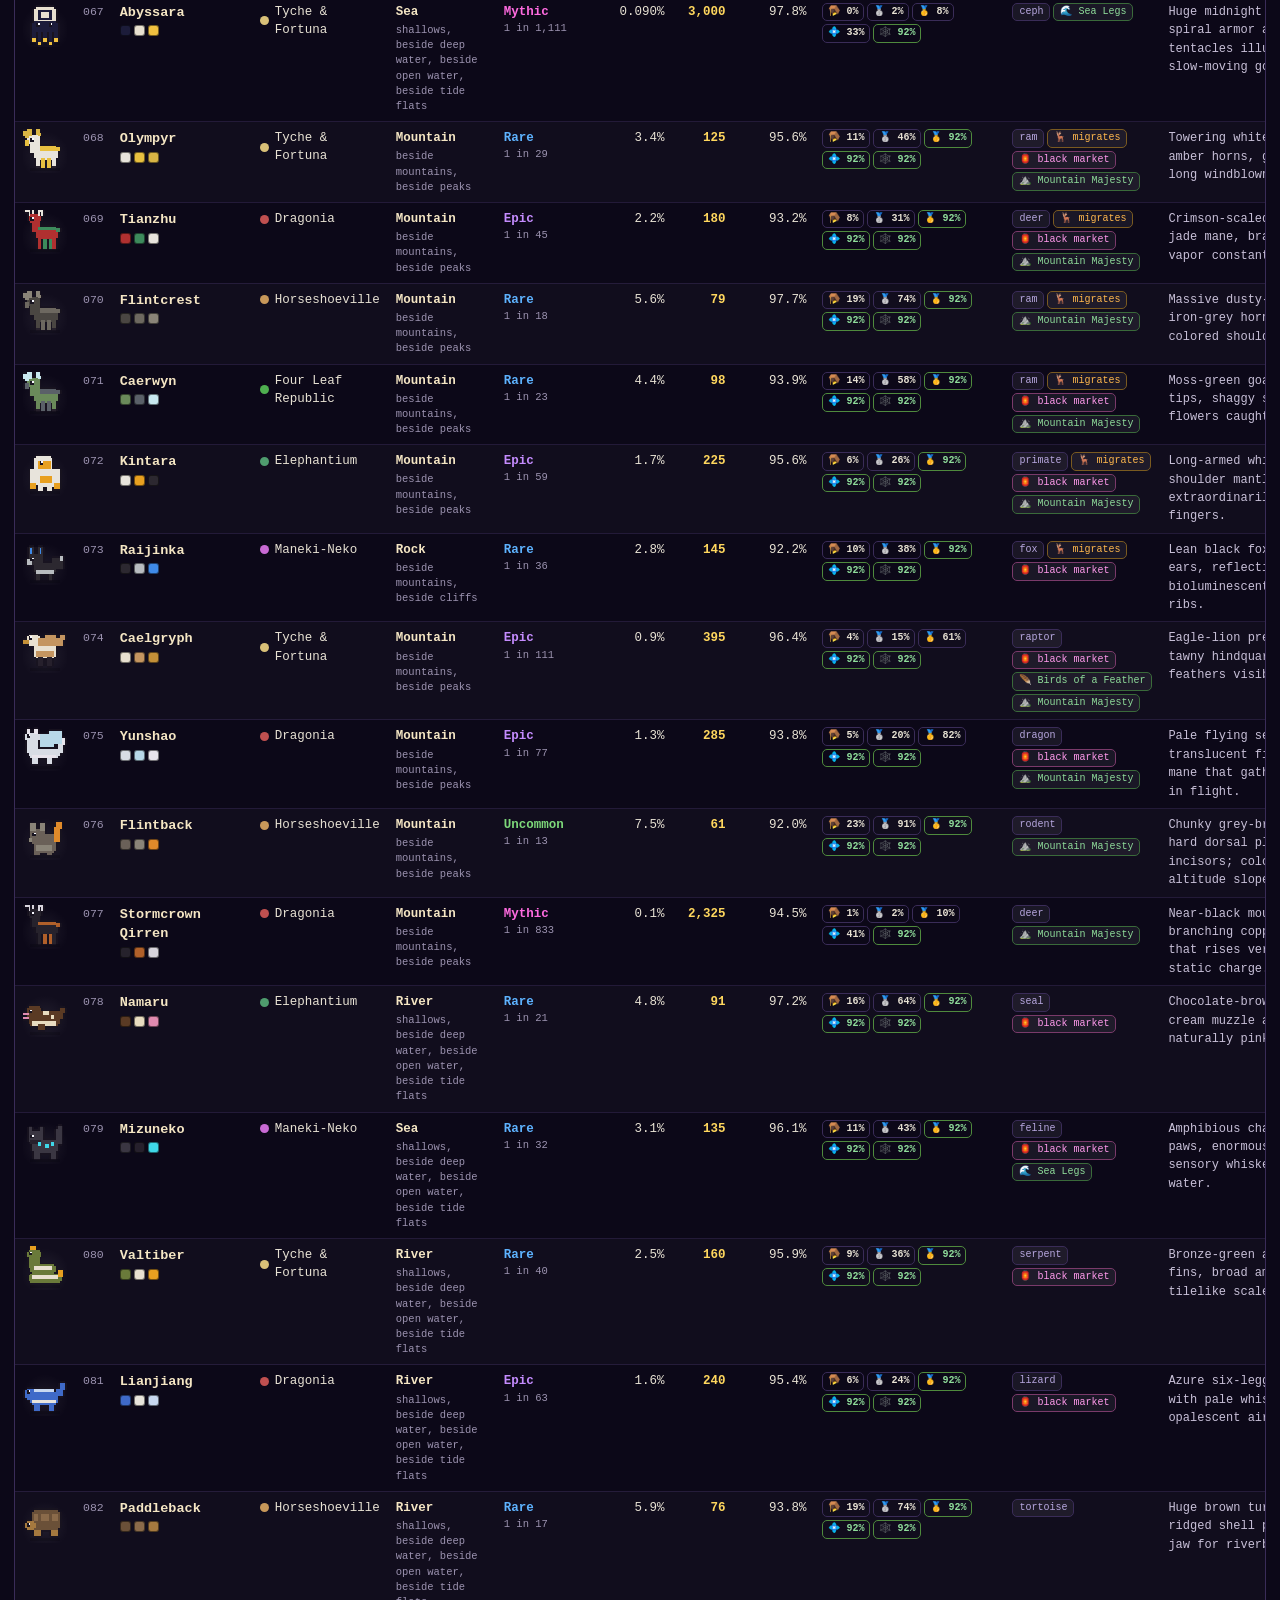
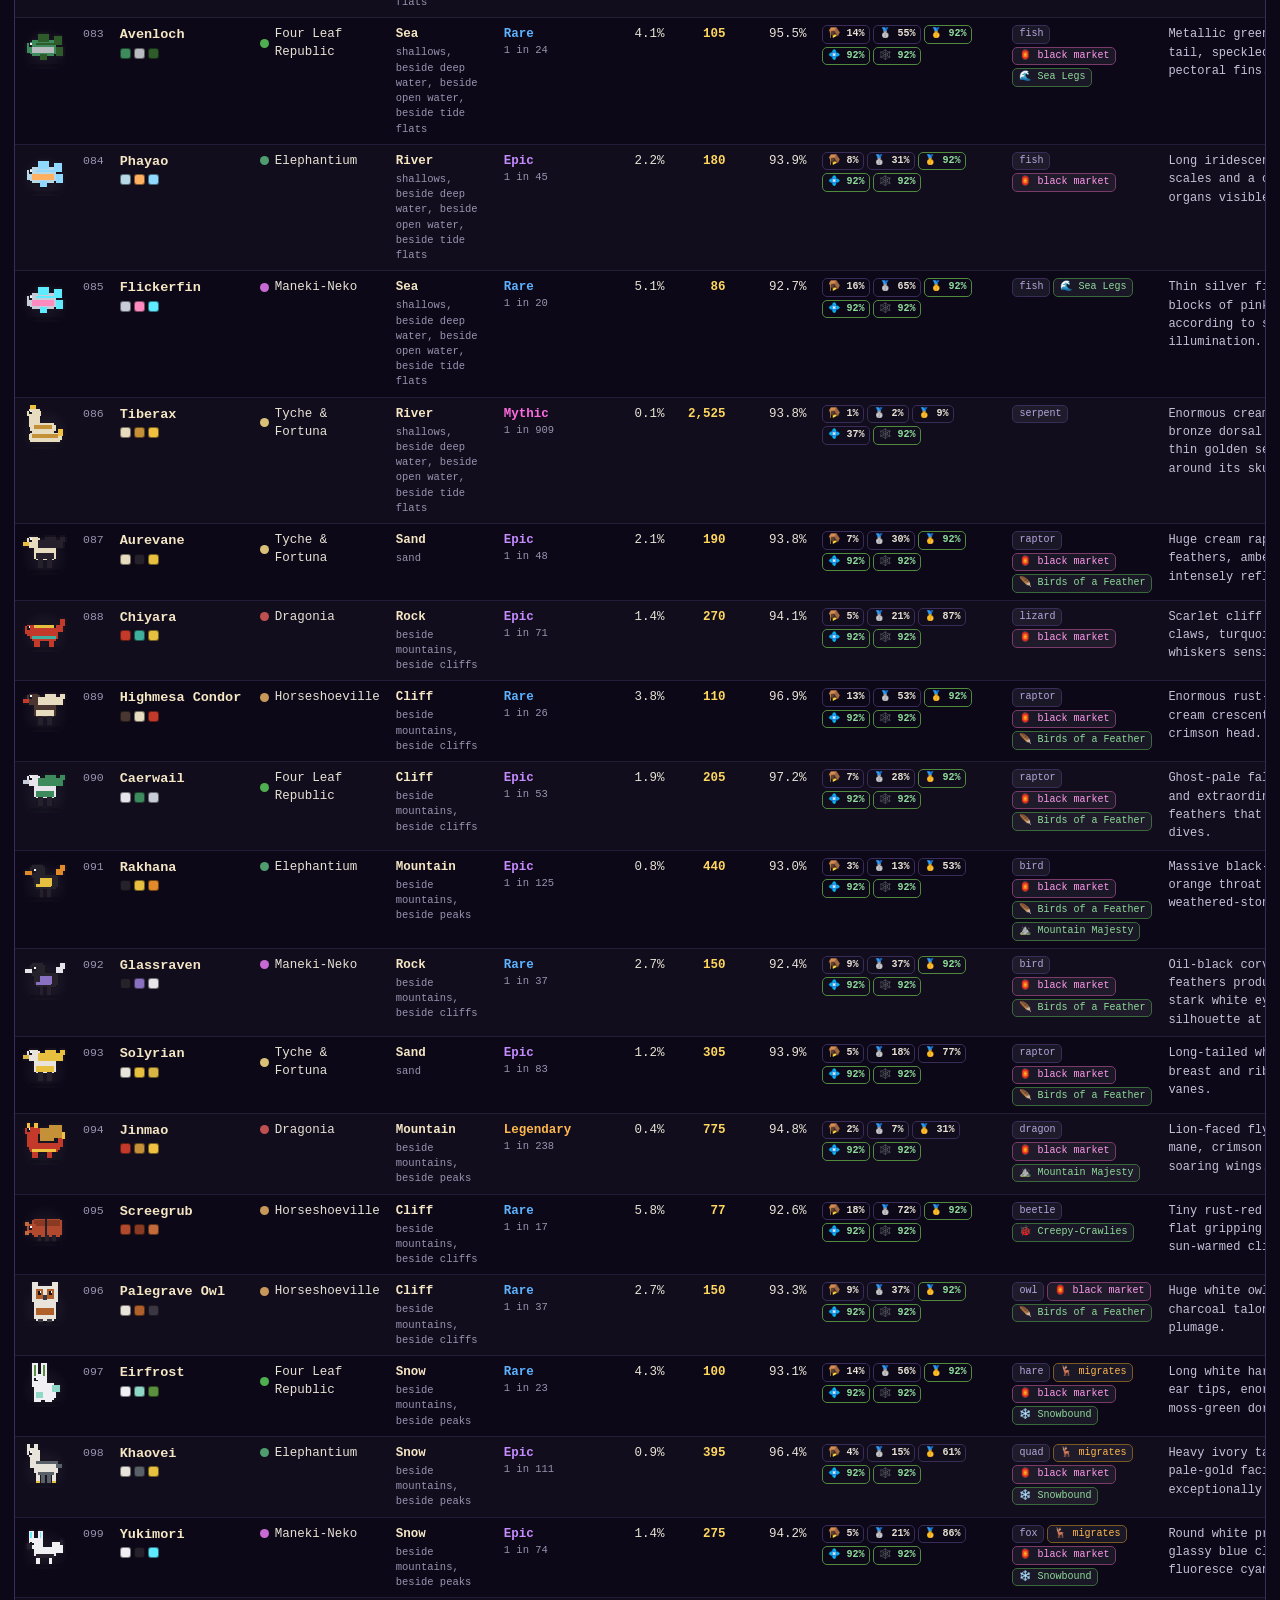
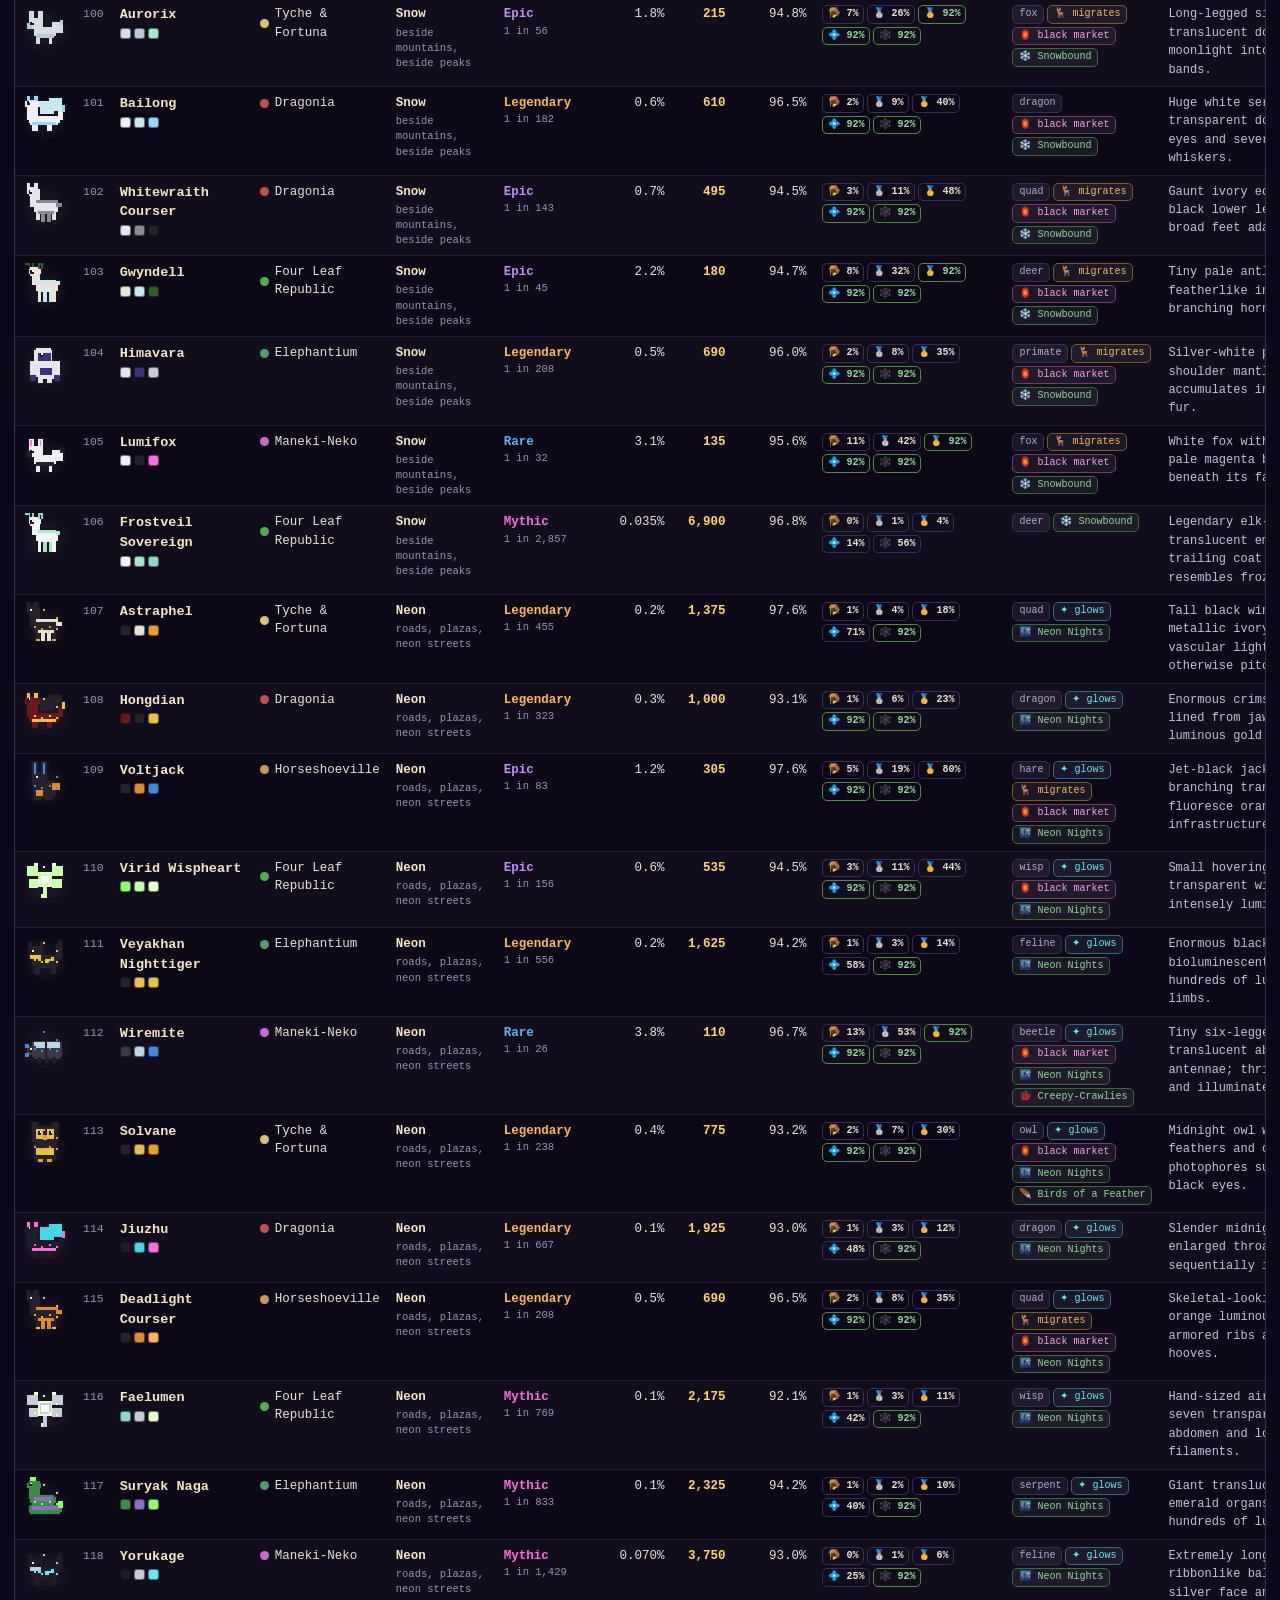
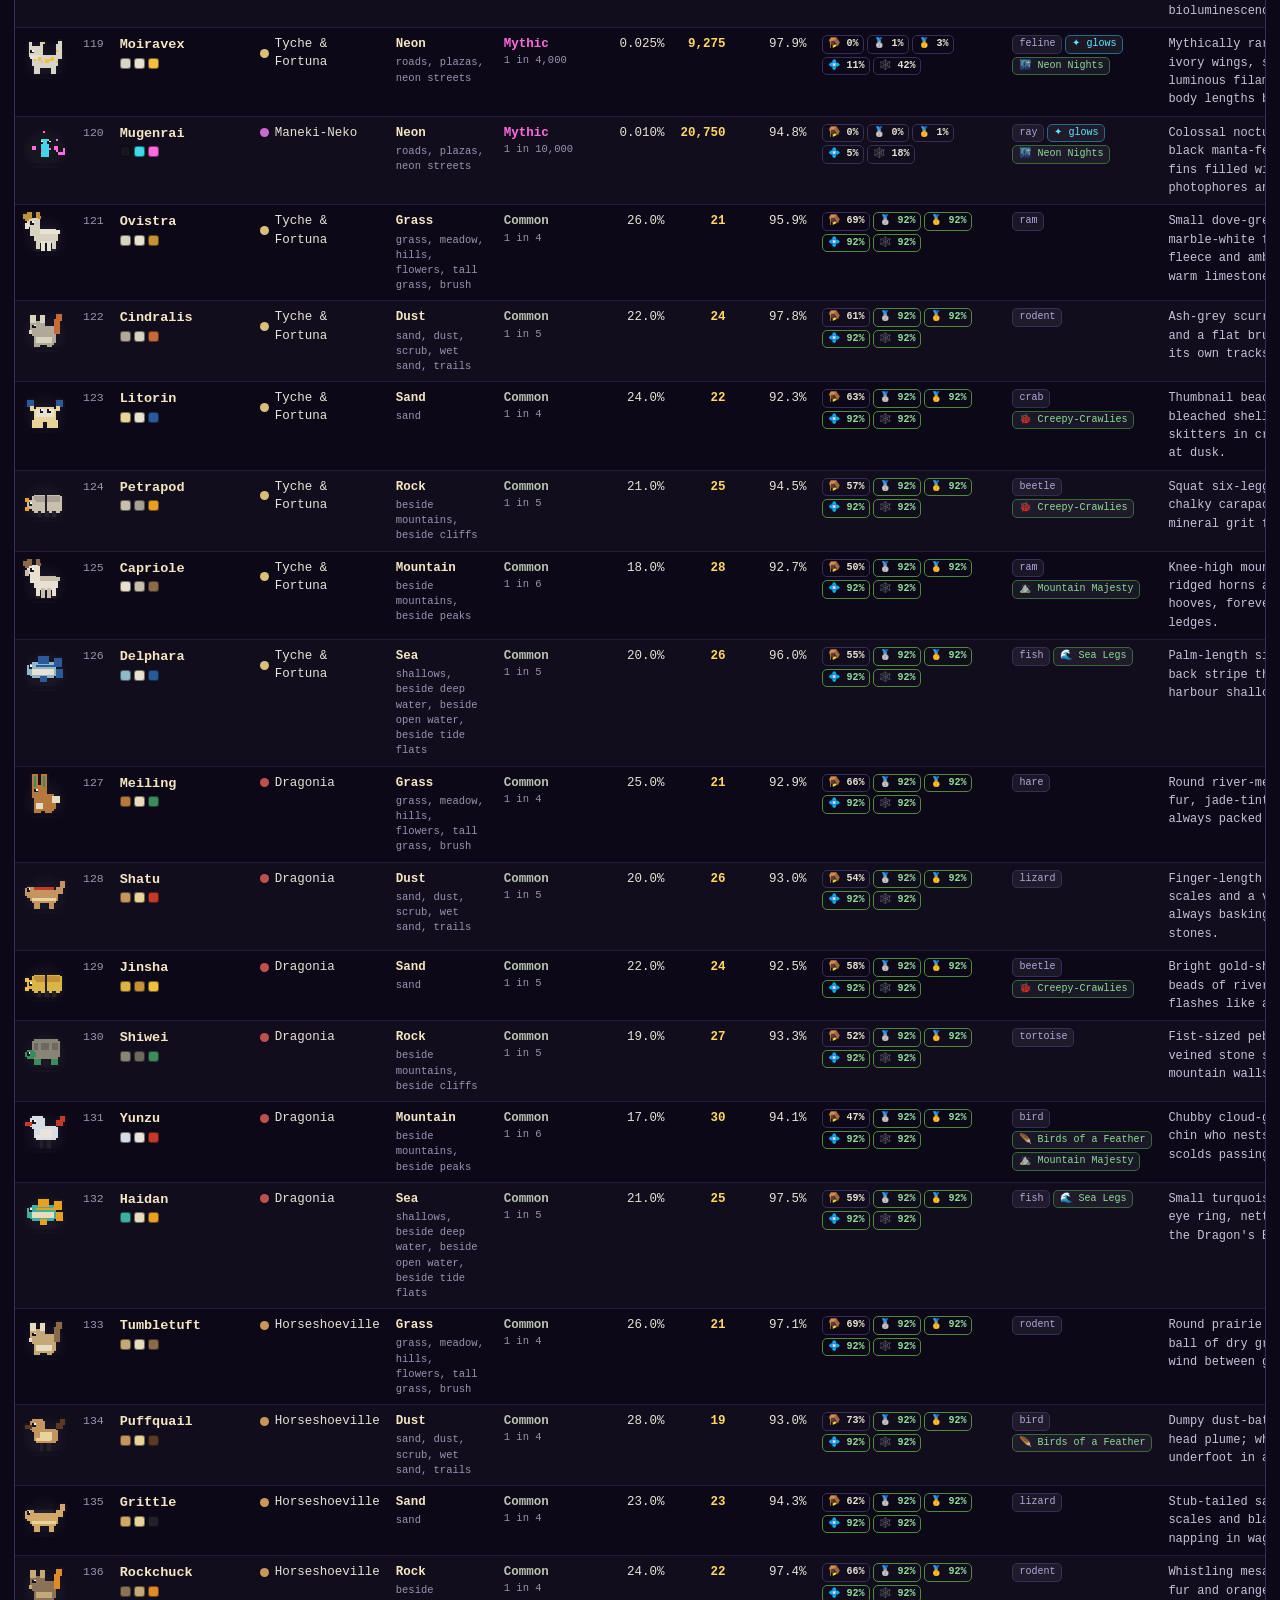
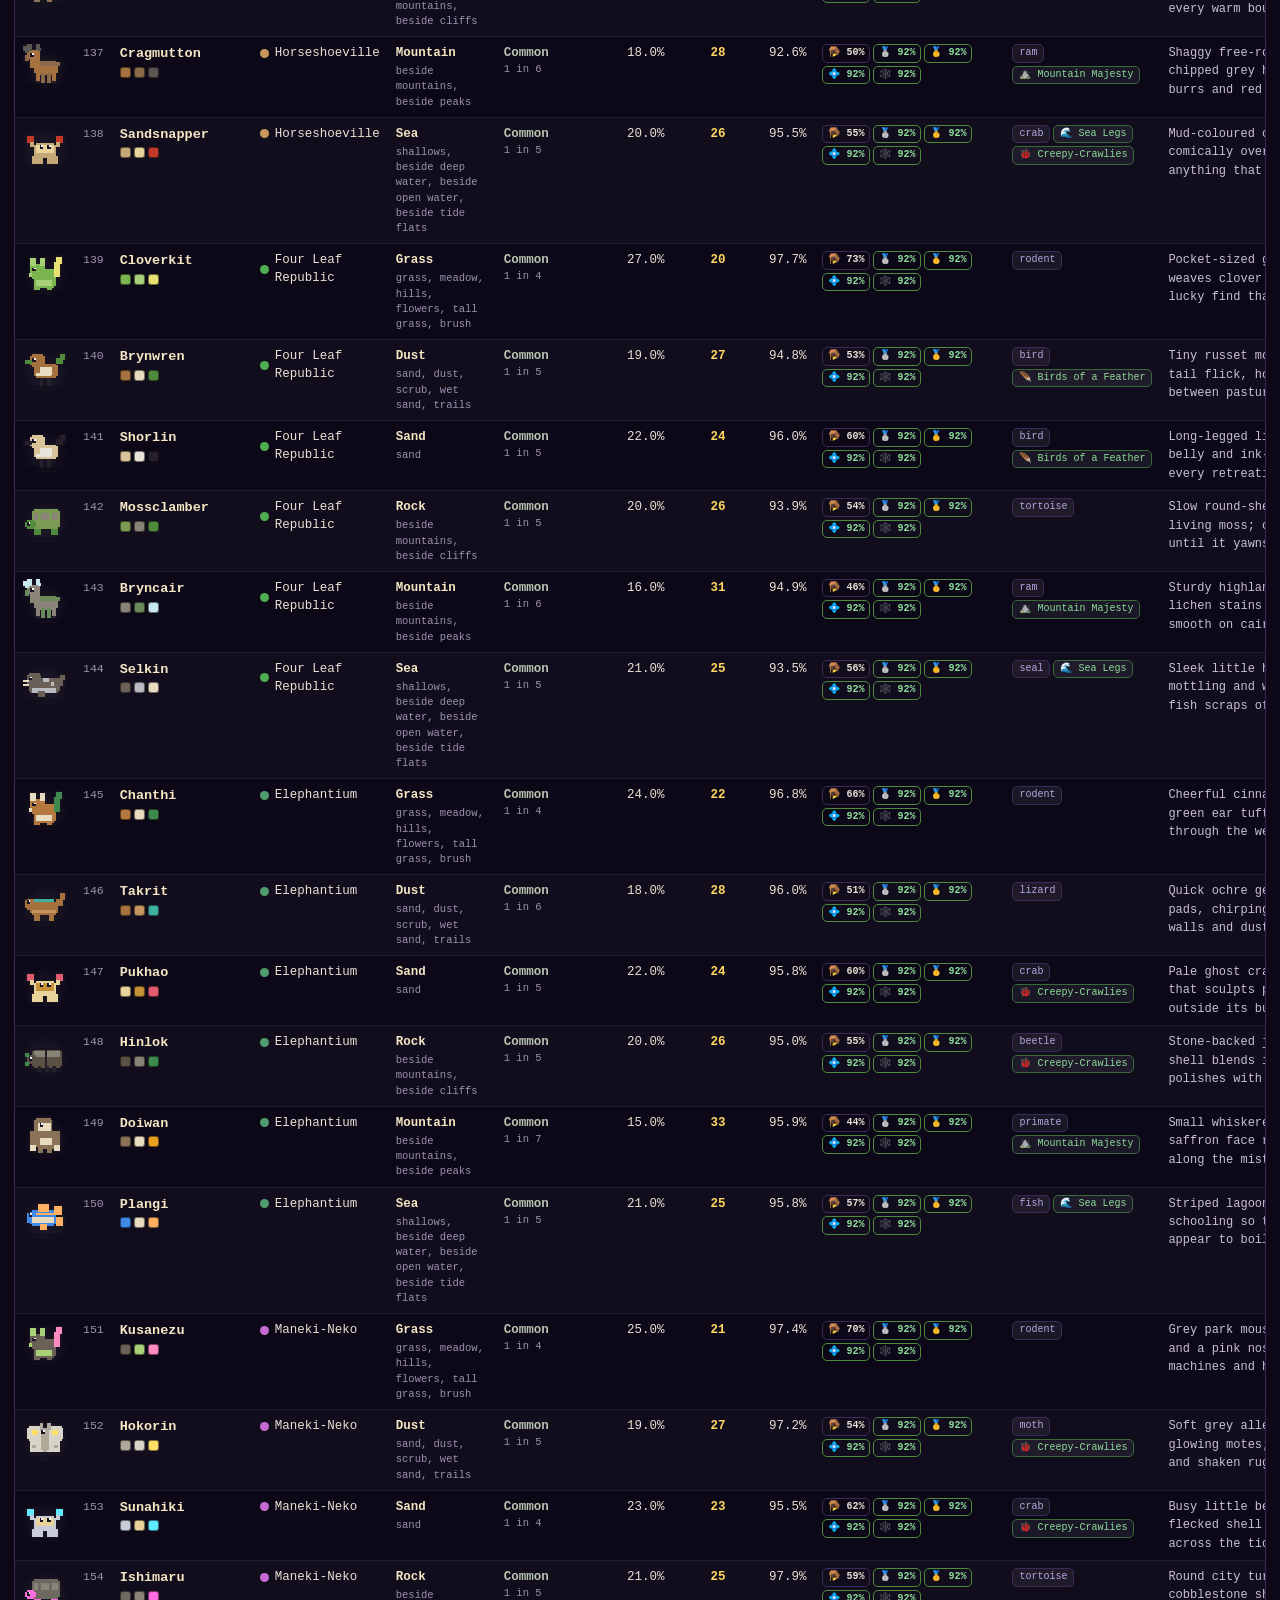
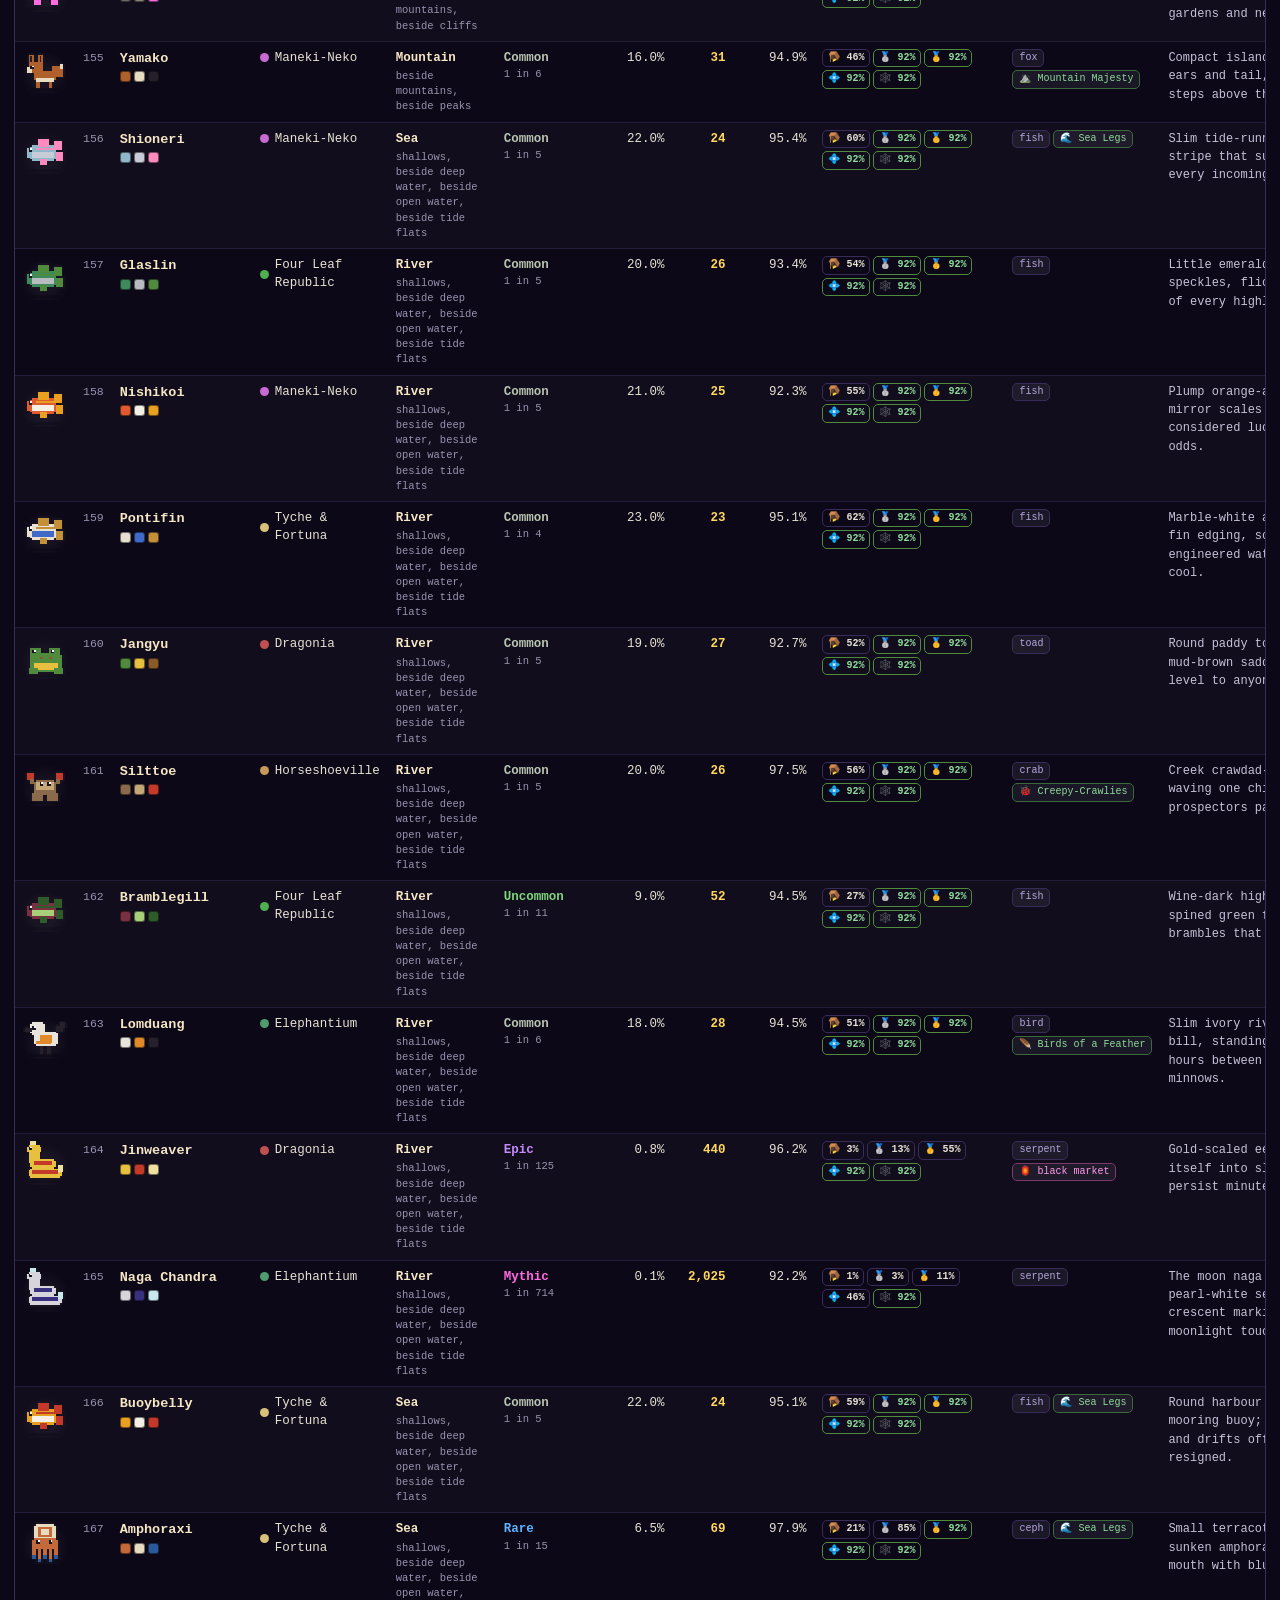
==== commit 841c00b9: "Add the Tile Atlas: a live reference for all 35 terrain tiles A companion to the Lucklian Index at /" ====
--- a/lucklianIndex/index.html
+++ b/lucklianIndex/index.html
@@ -13,6 +13,7 @@
 <header id="top">
   <div class="head-row">
     <h1>🧿 The Lucklian Index</h1>
+    <a class="back" href="../tileAtlas/">🗺️ Tile Atlas</a>
     <a class="back" href="../">← back to Luckland</a>
   </div>
   <p class="sub">
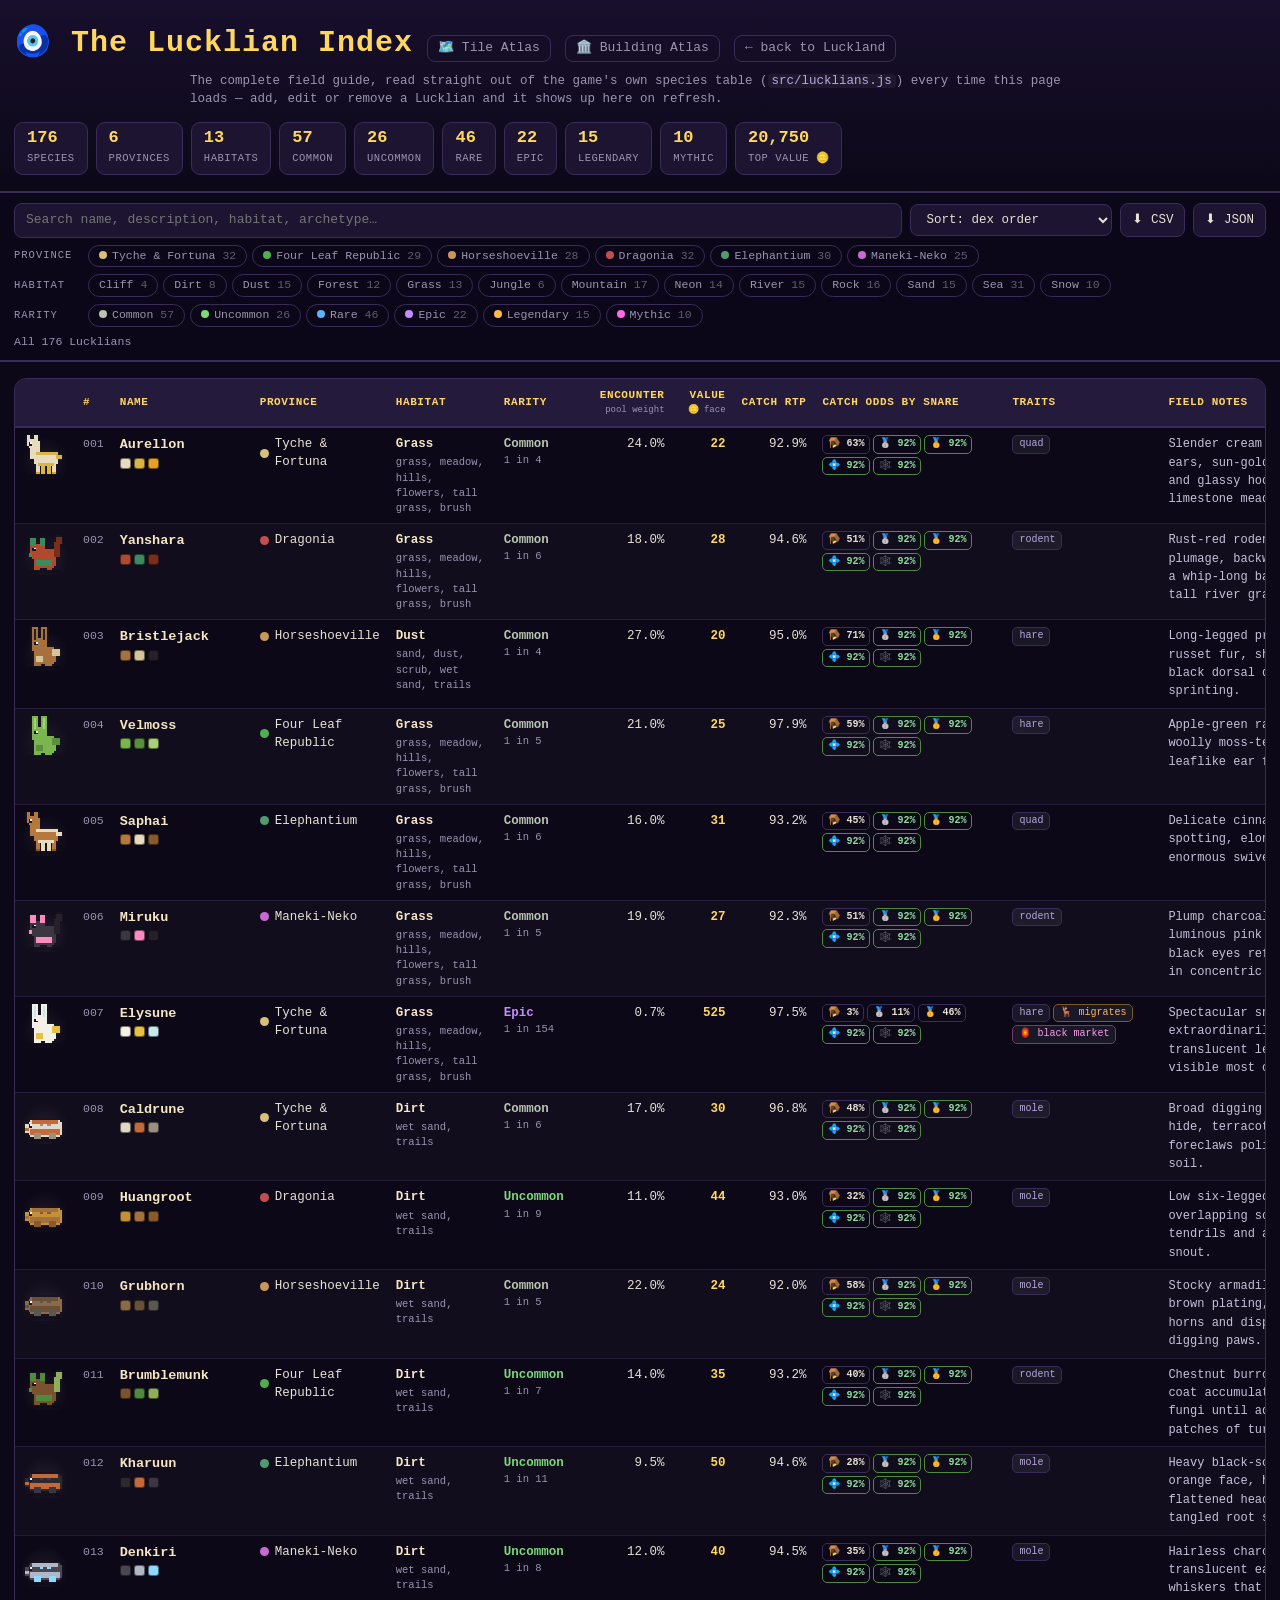
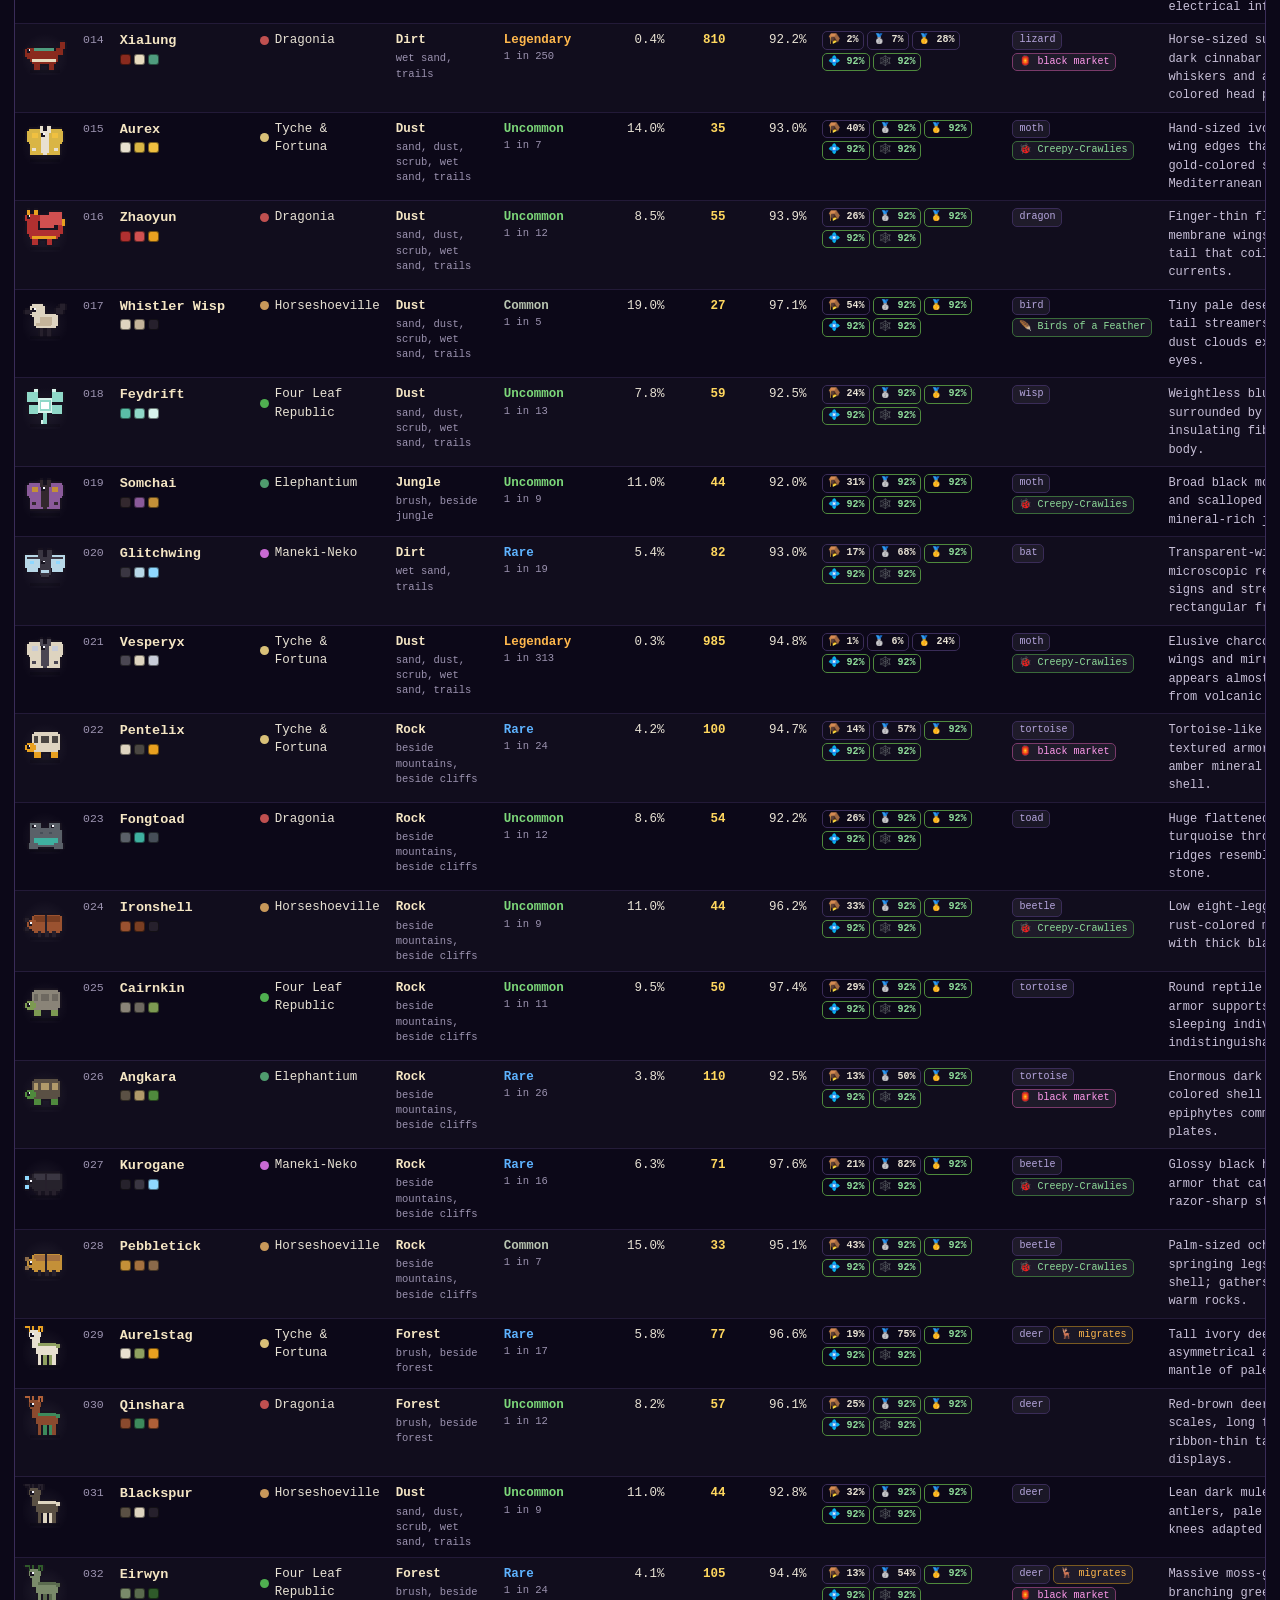
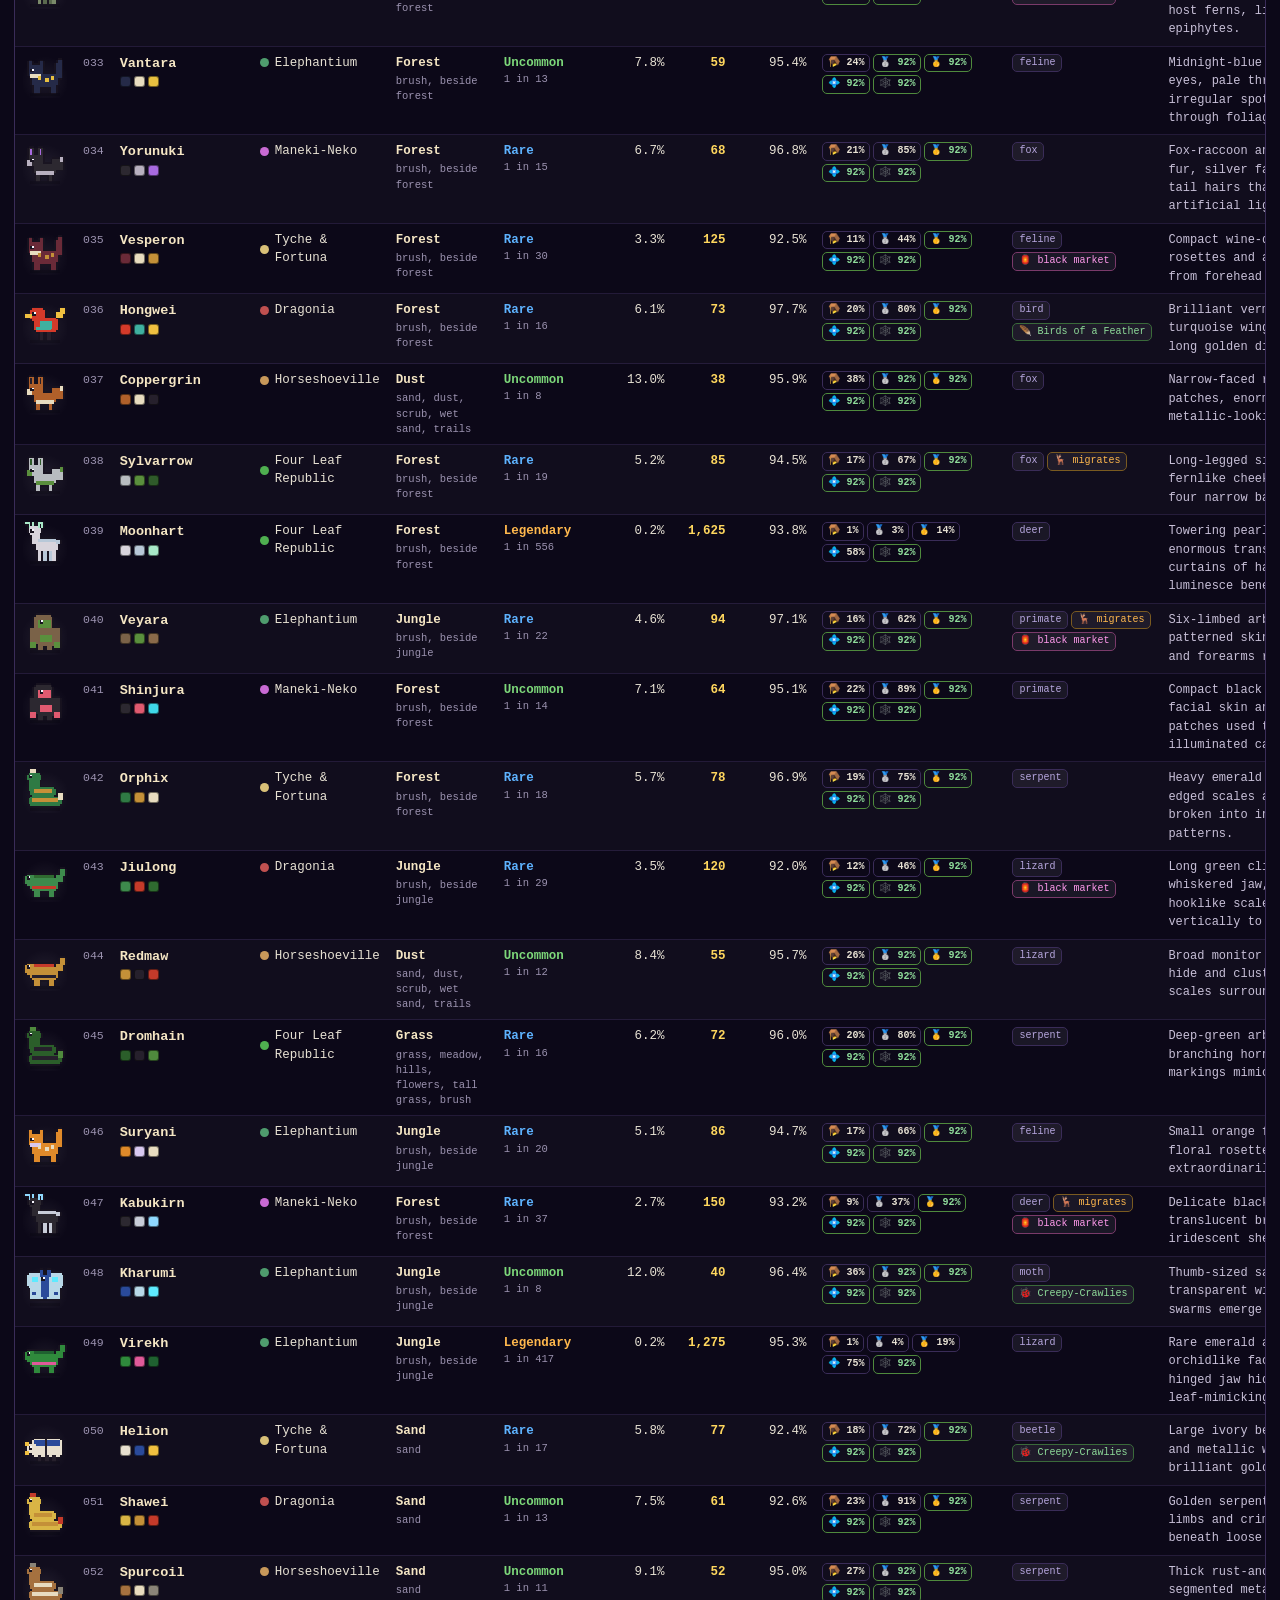
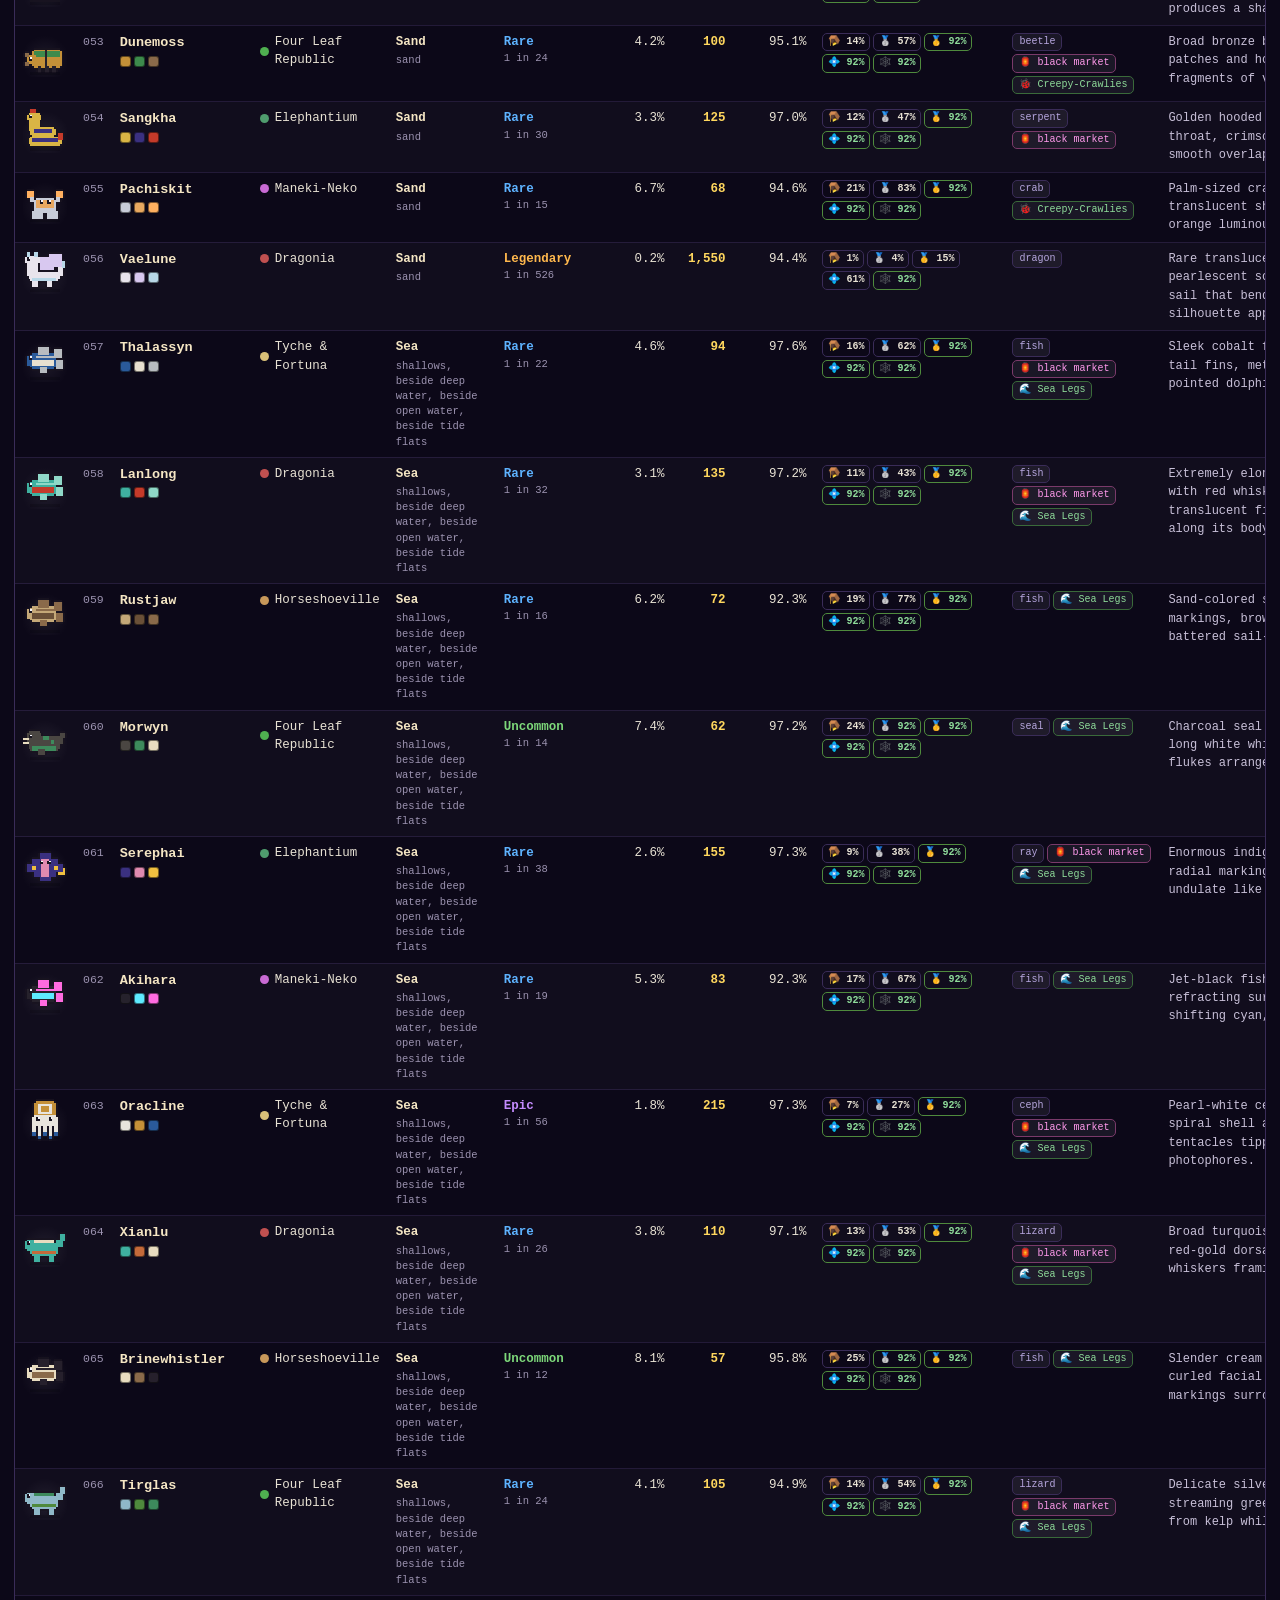
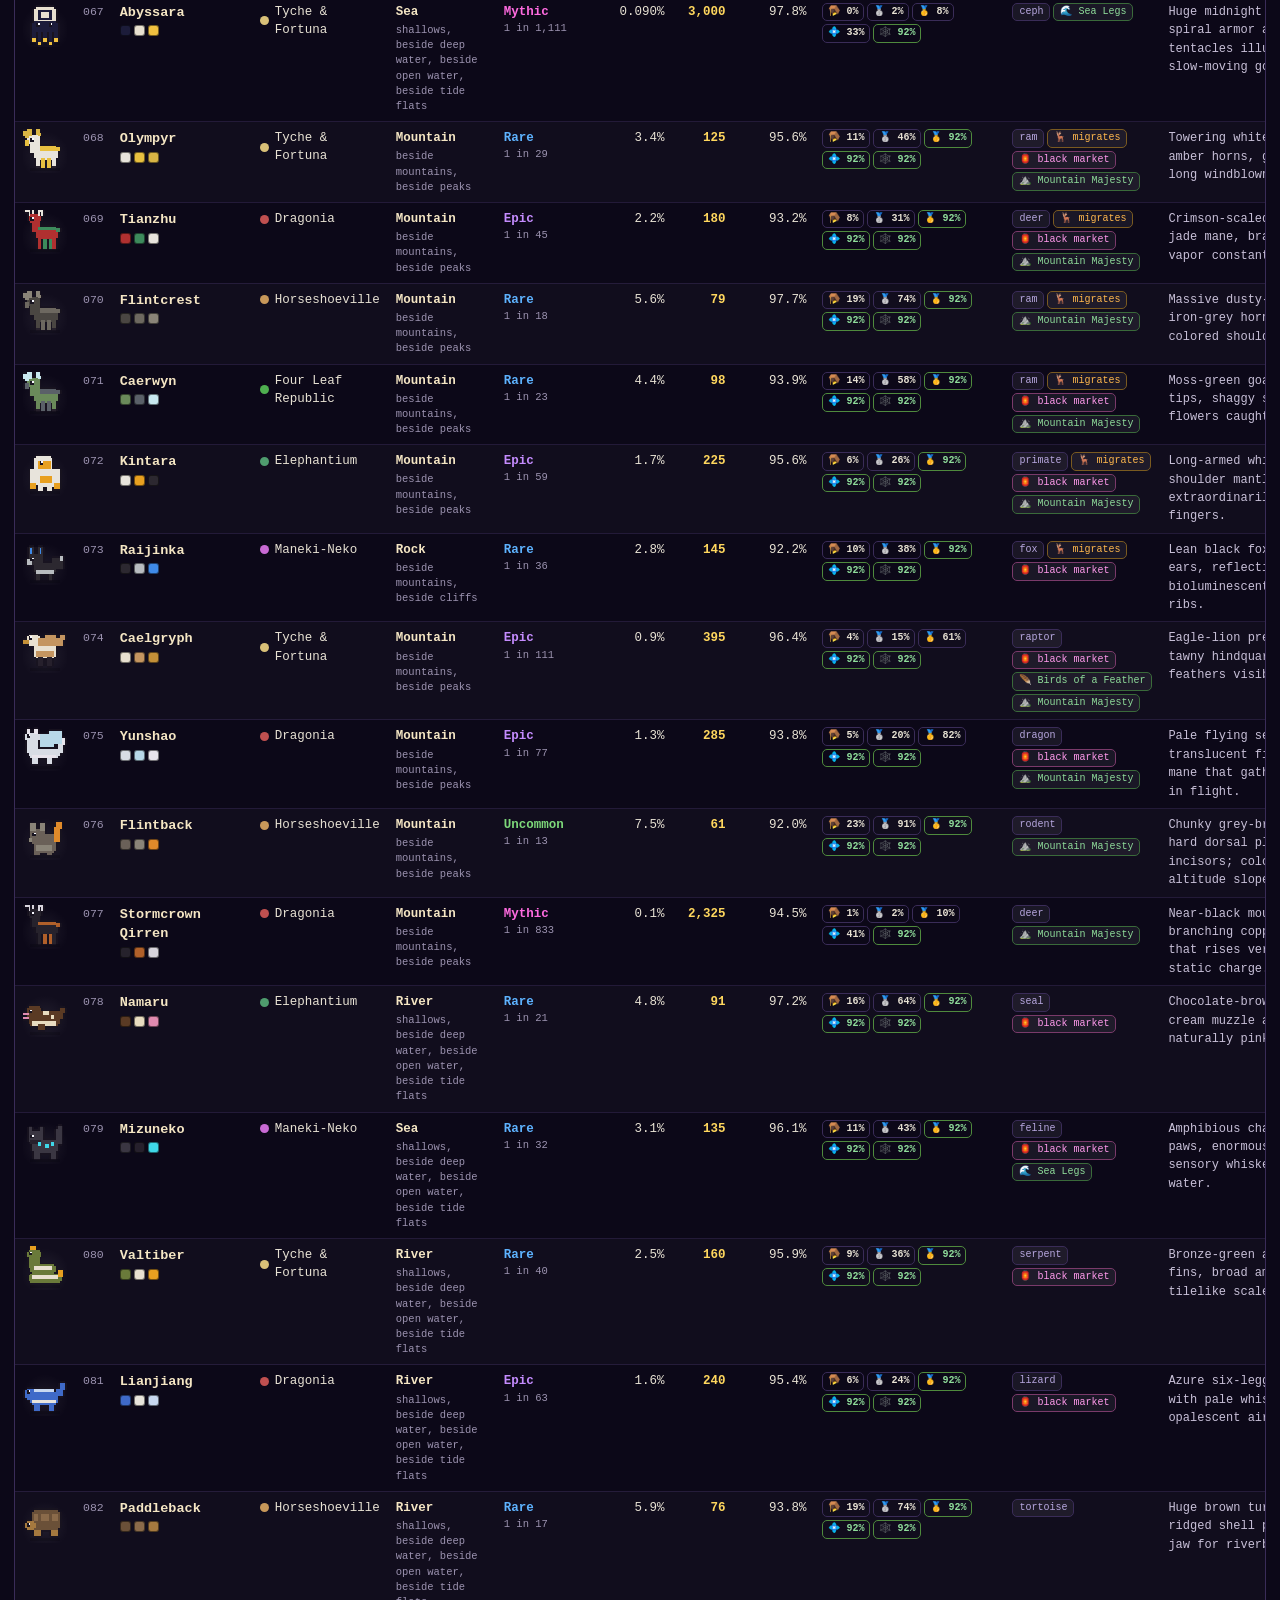
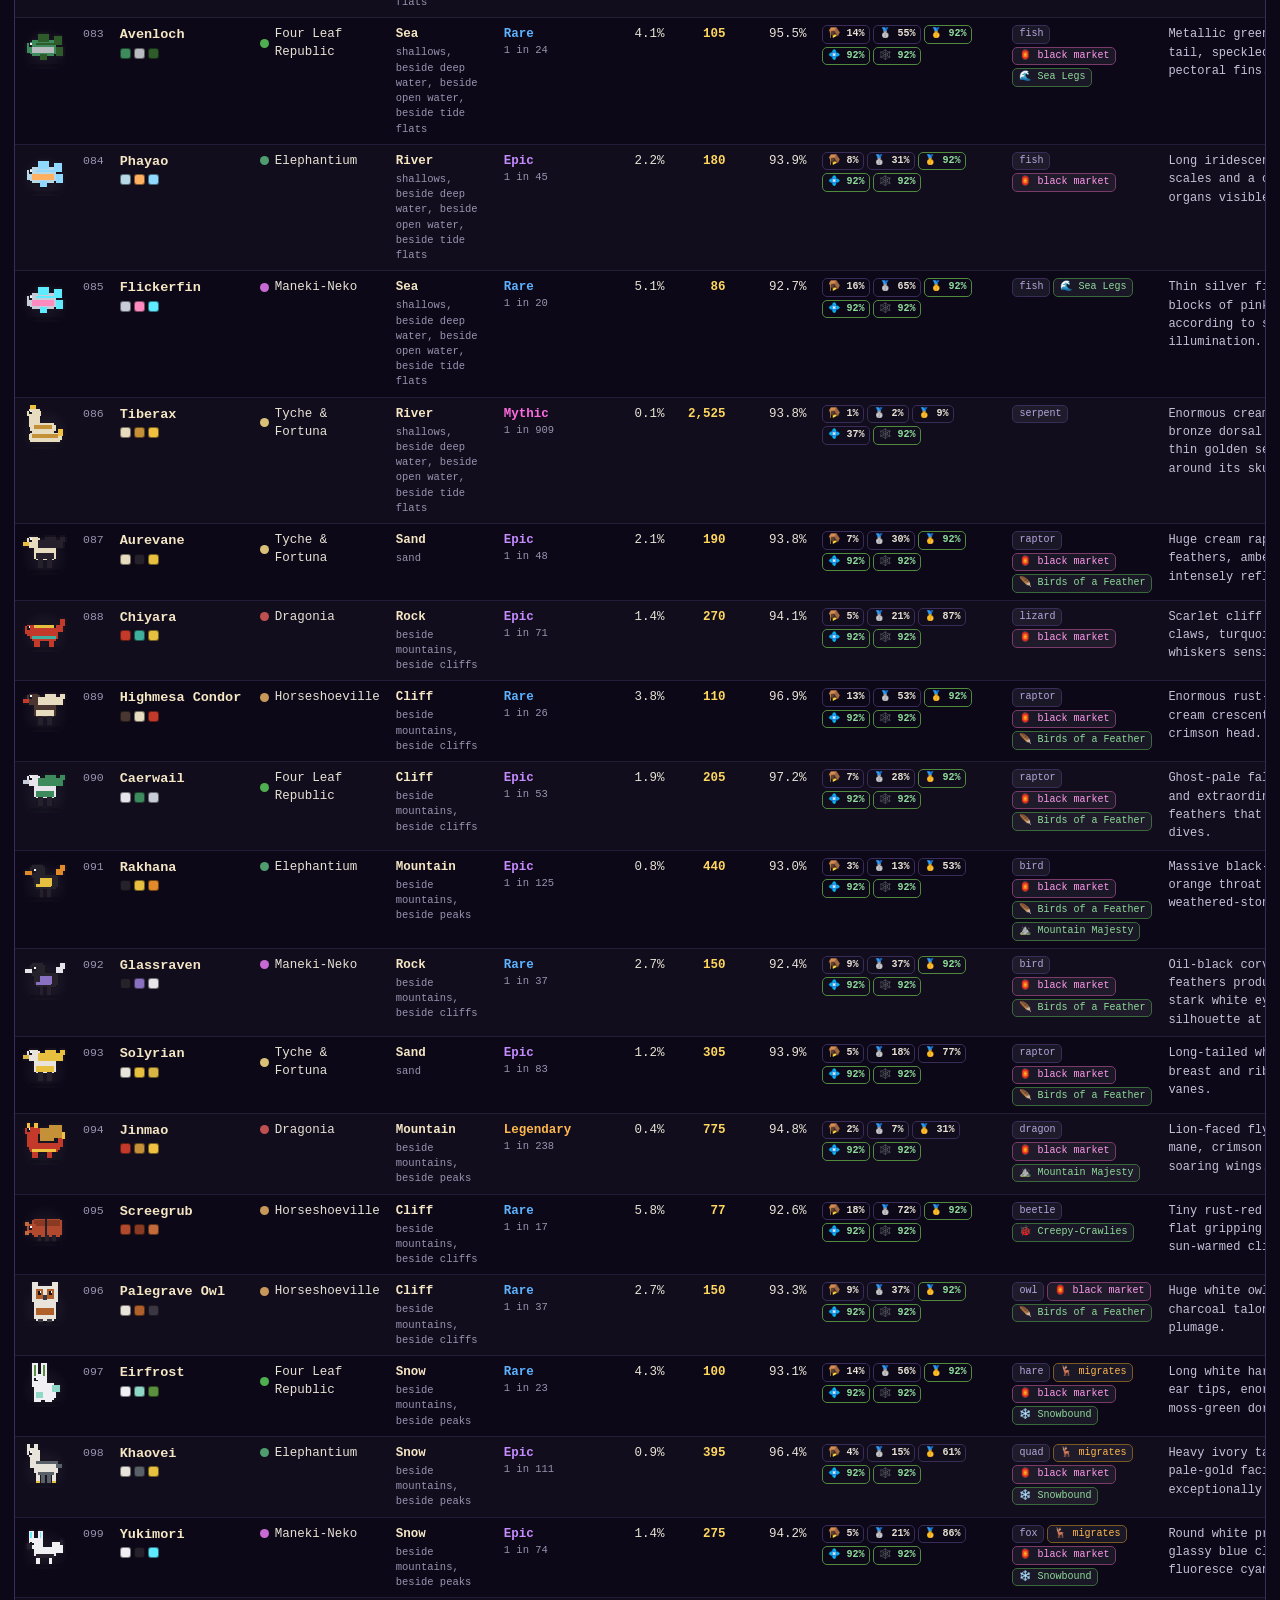
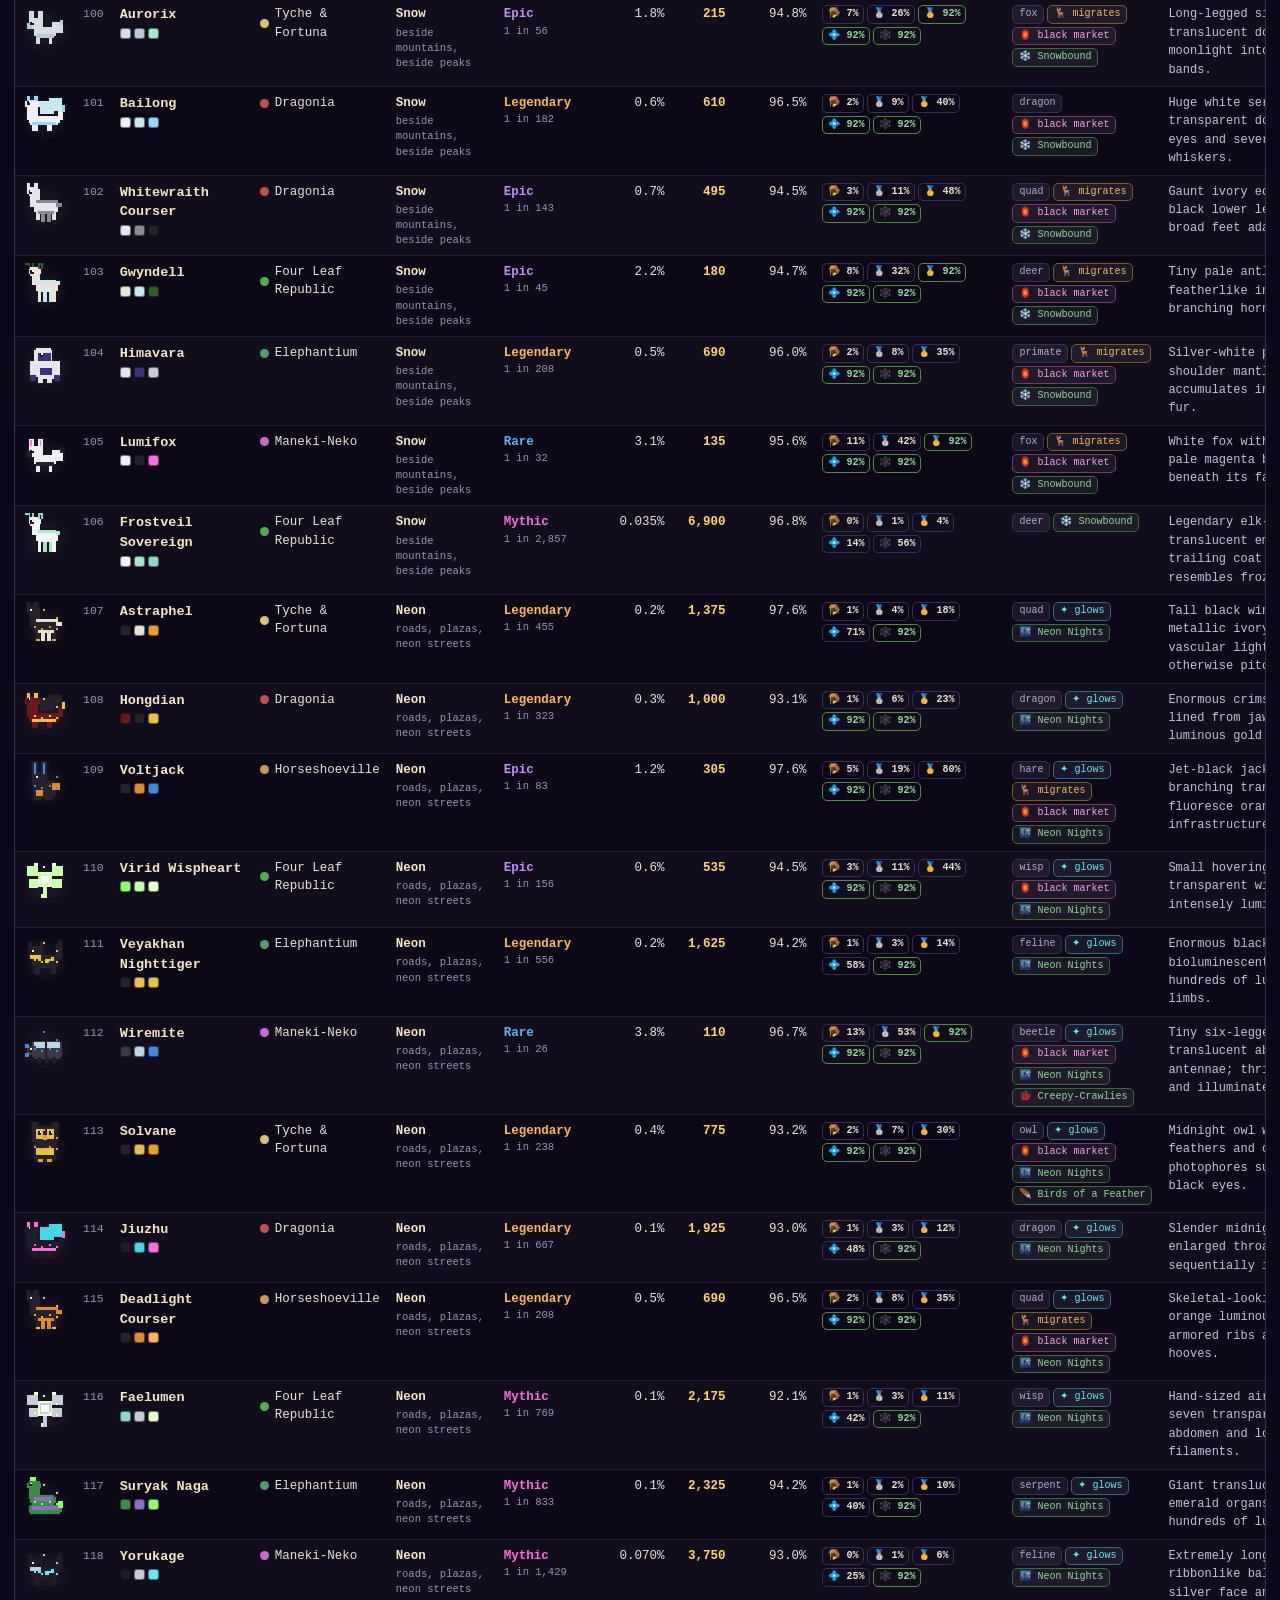
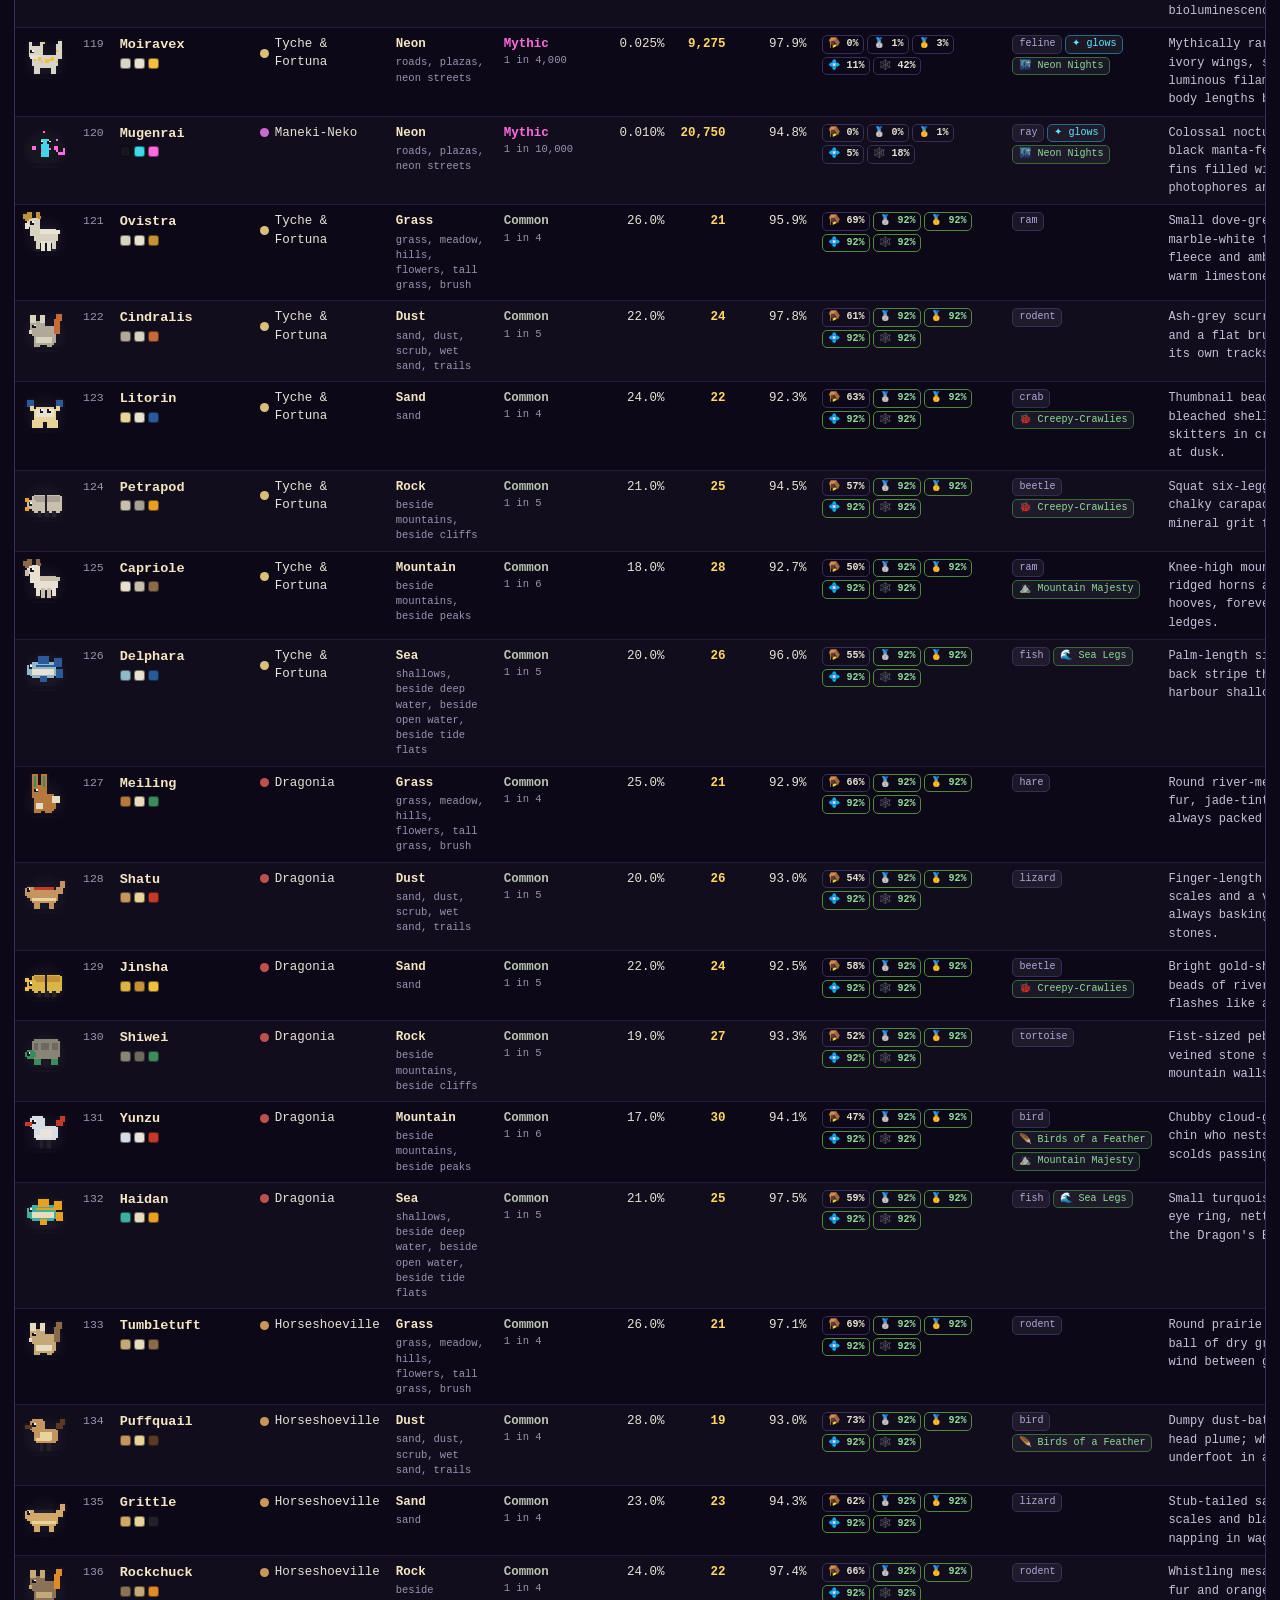
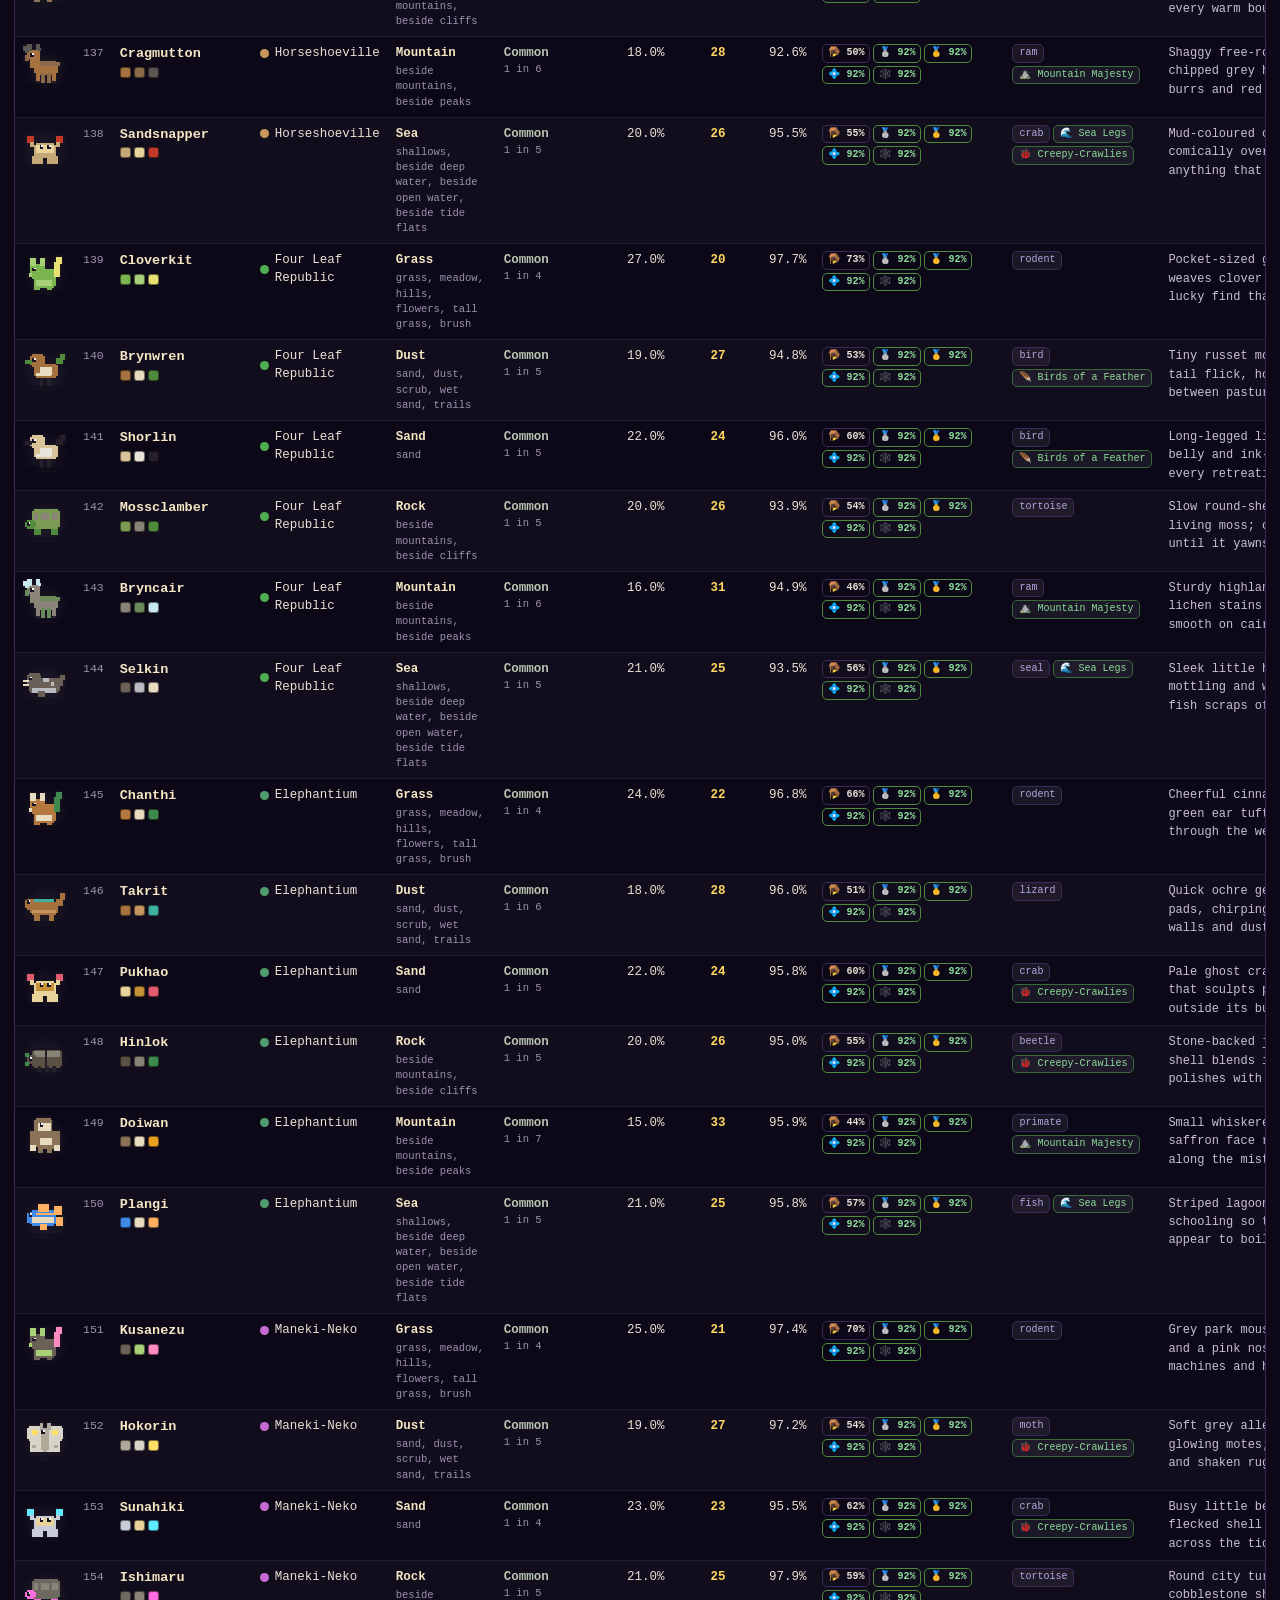
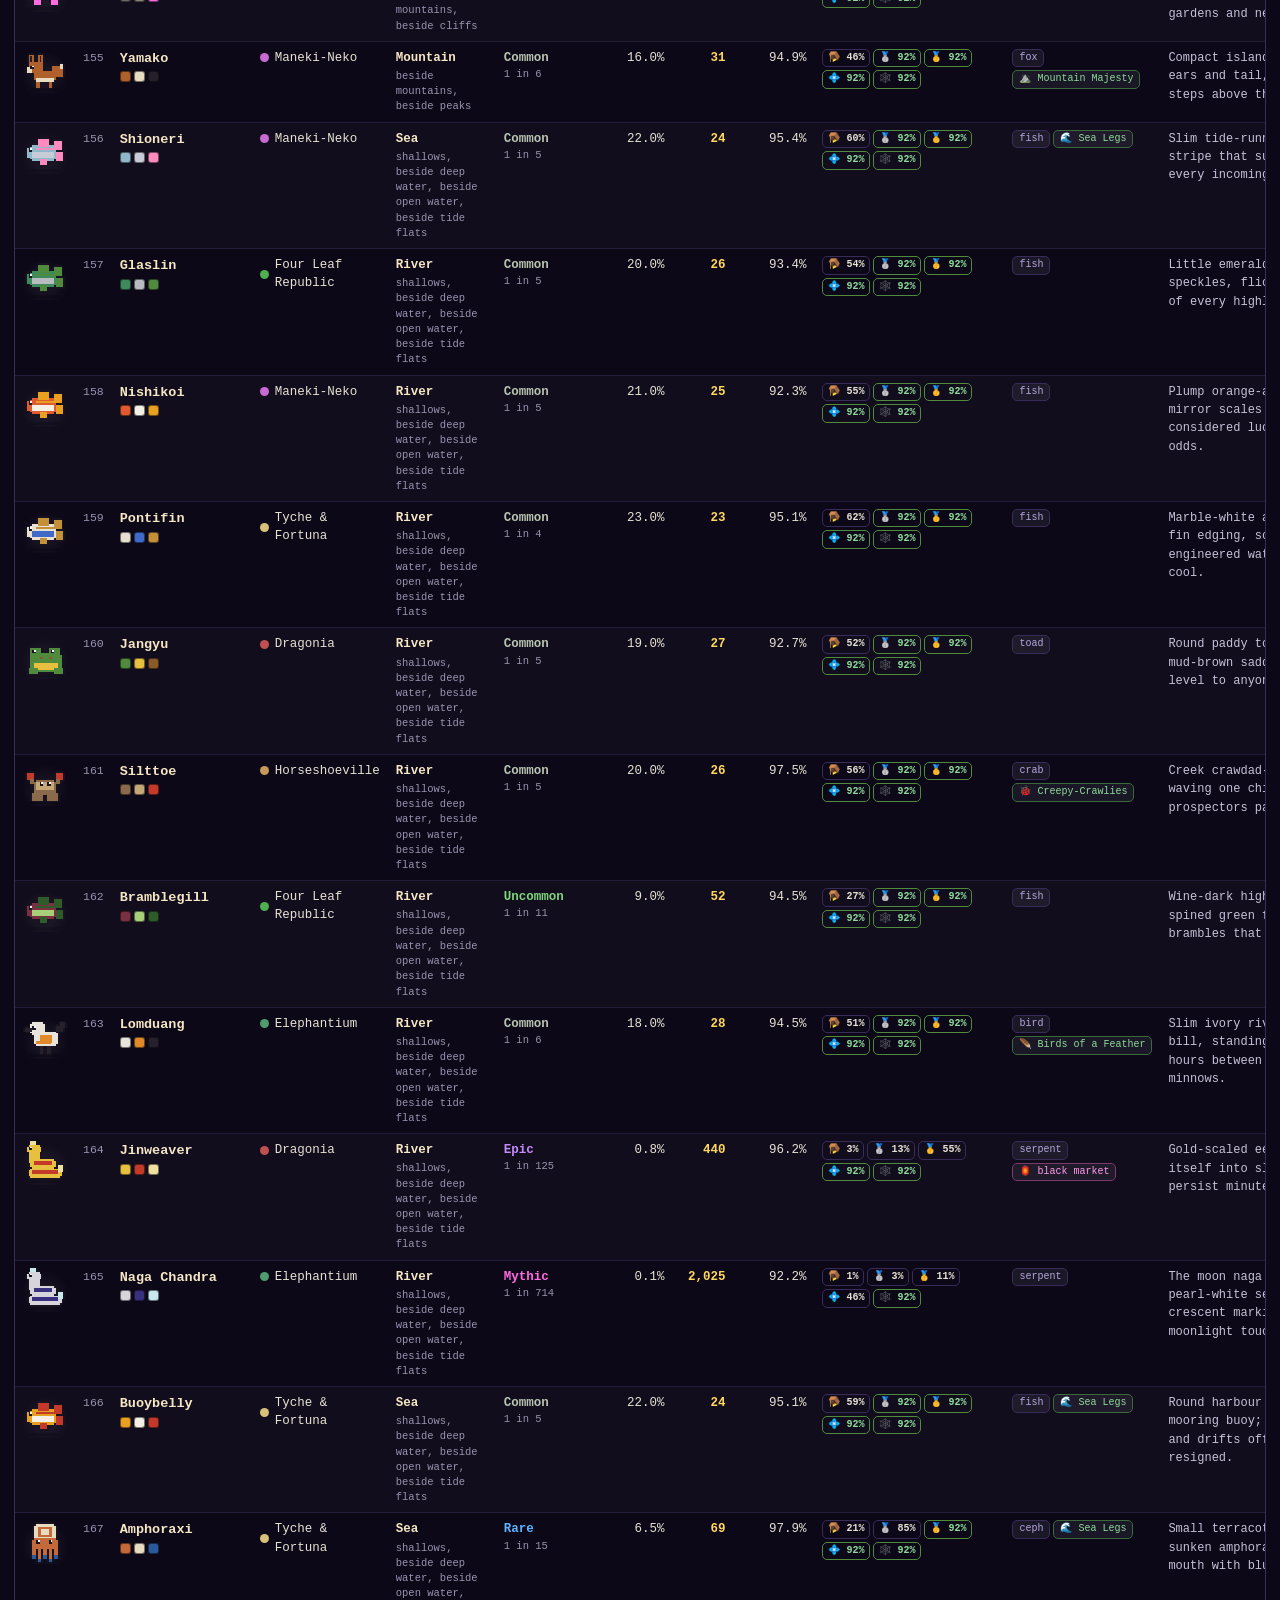
==== commit 093255a0: "Add the Building Atlas: every structure and prop, plus the art-slot list A third reference page besi" ====
--- a/lucklianIndex/index.html
+++ b/lucklianIndex/index.html
@@ -14,6 +14,7 @@
   <div class="head-row">
     <h1>🧿 The Lucklian Index</h1>
     <a class="back" href="../tileAtlas/">🗺️ Tile Atlas</a>
+    <a class="back" href="../buildingAtlas/">🏛️ Building Atlas</a>
     <a class="back" href="../">← back to Luckland</a>
   </div>
   <p class="sub">
